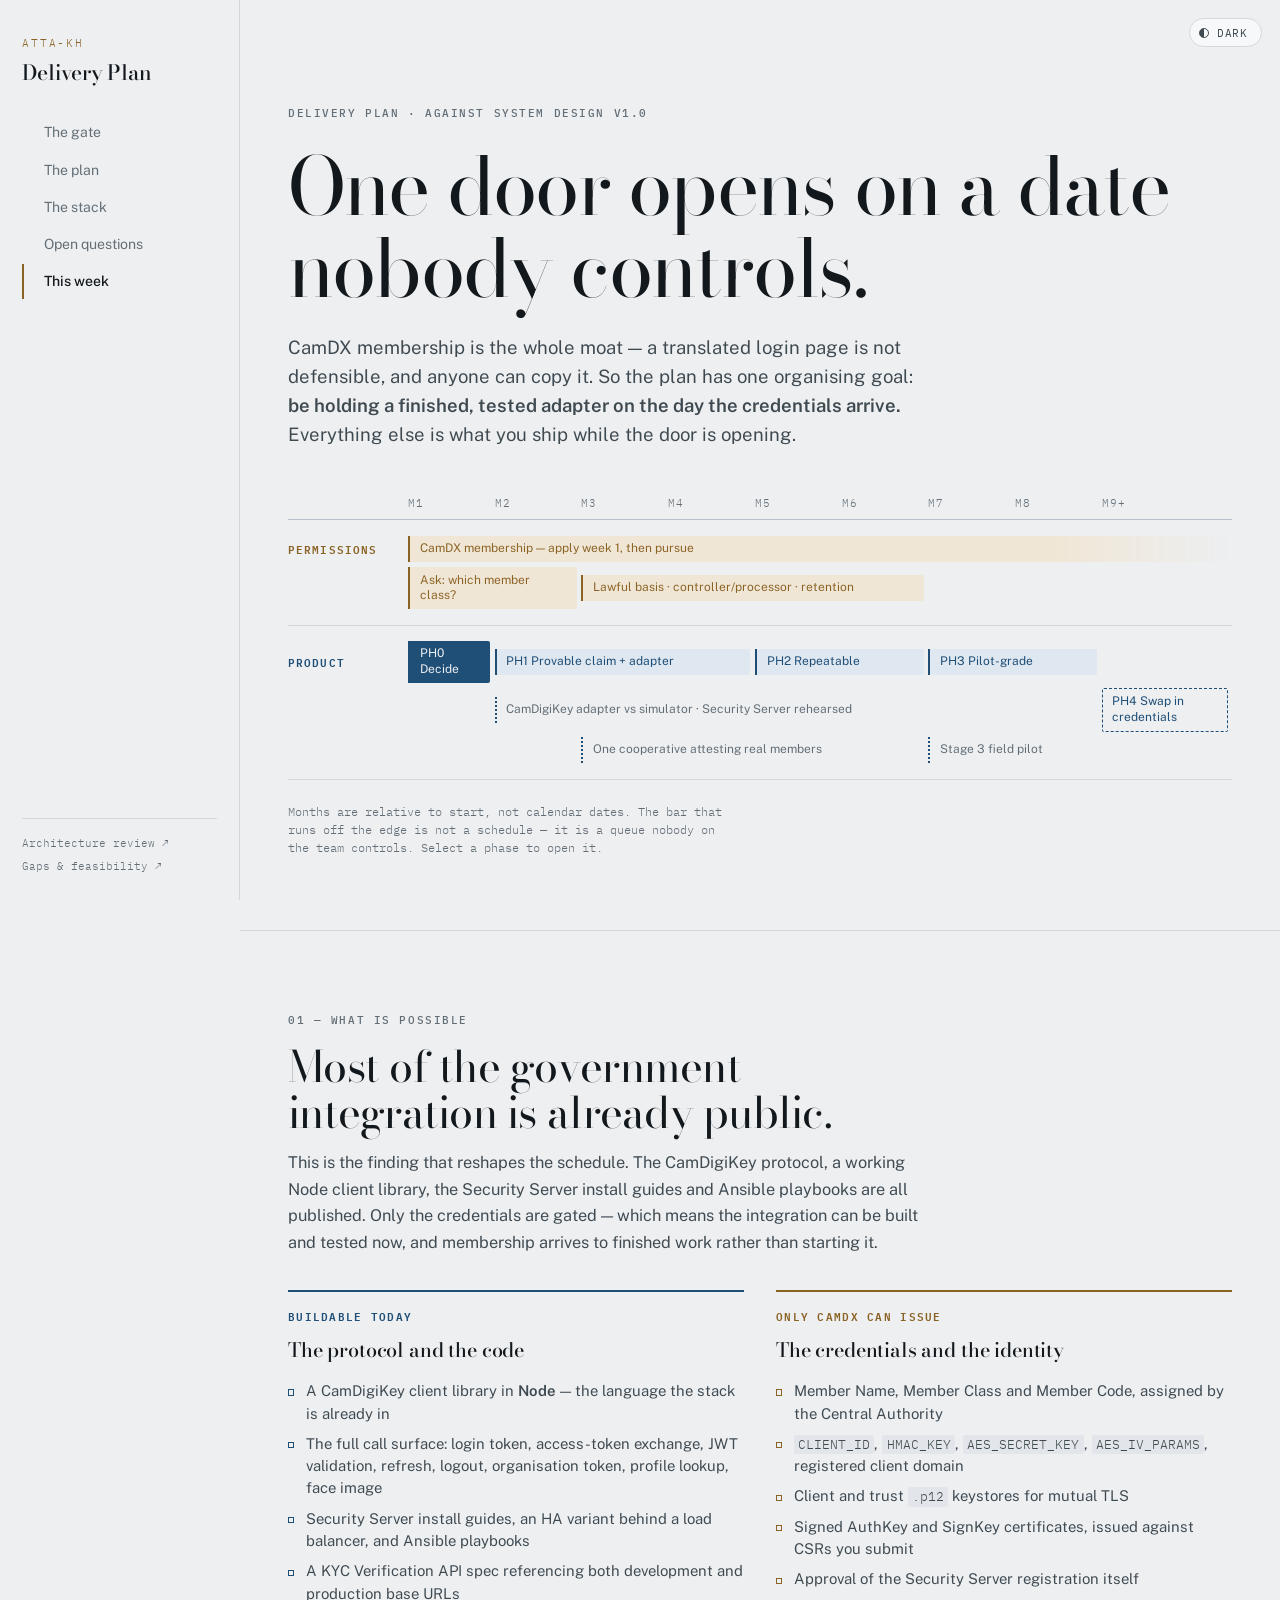
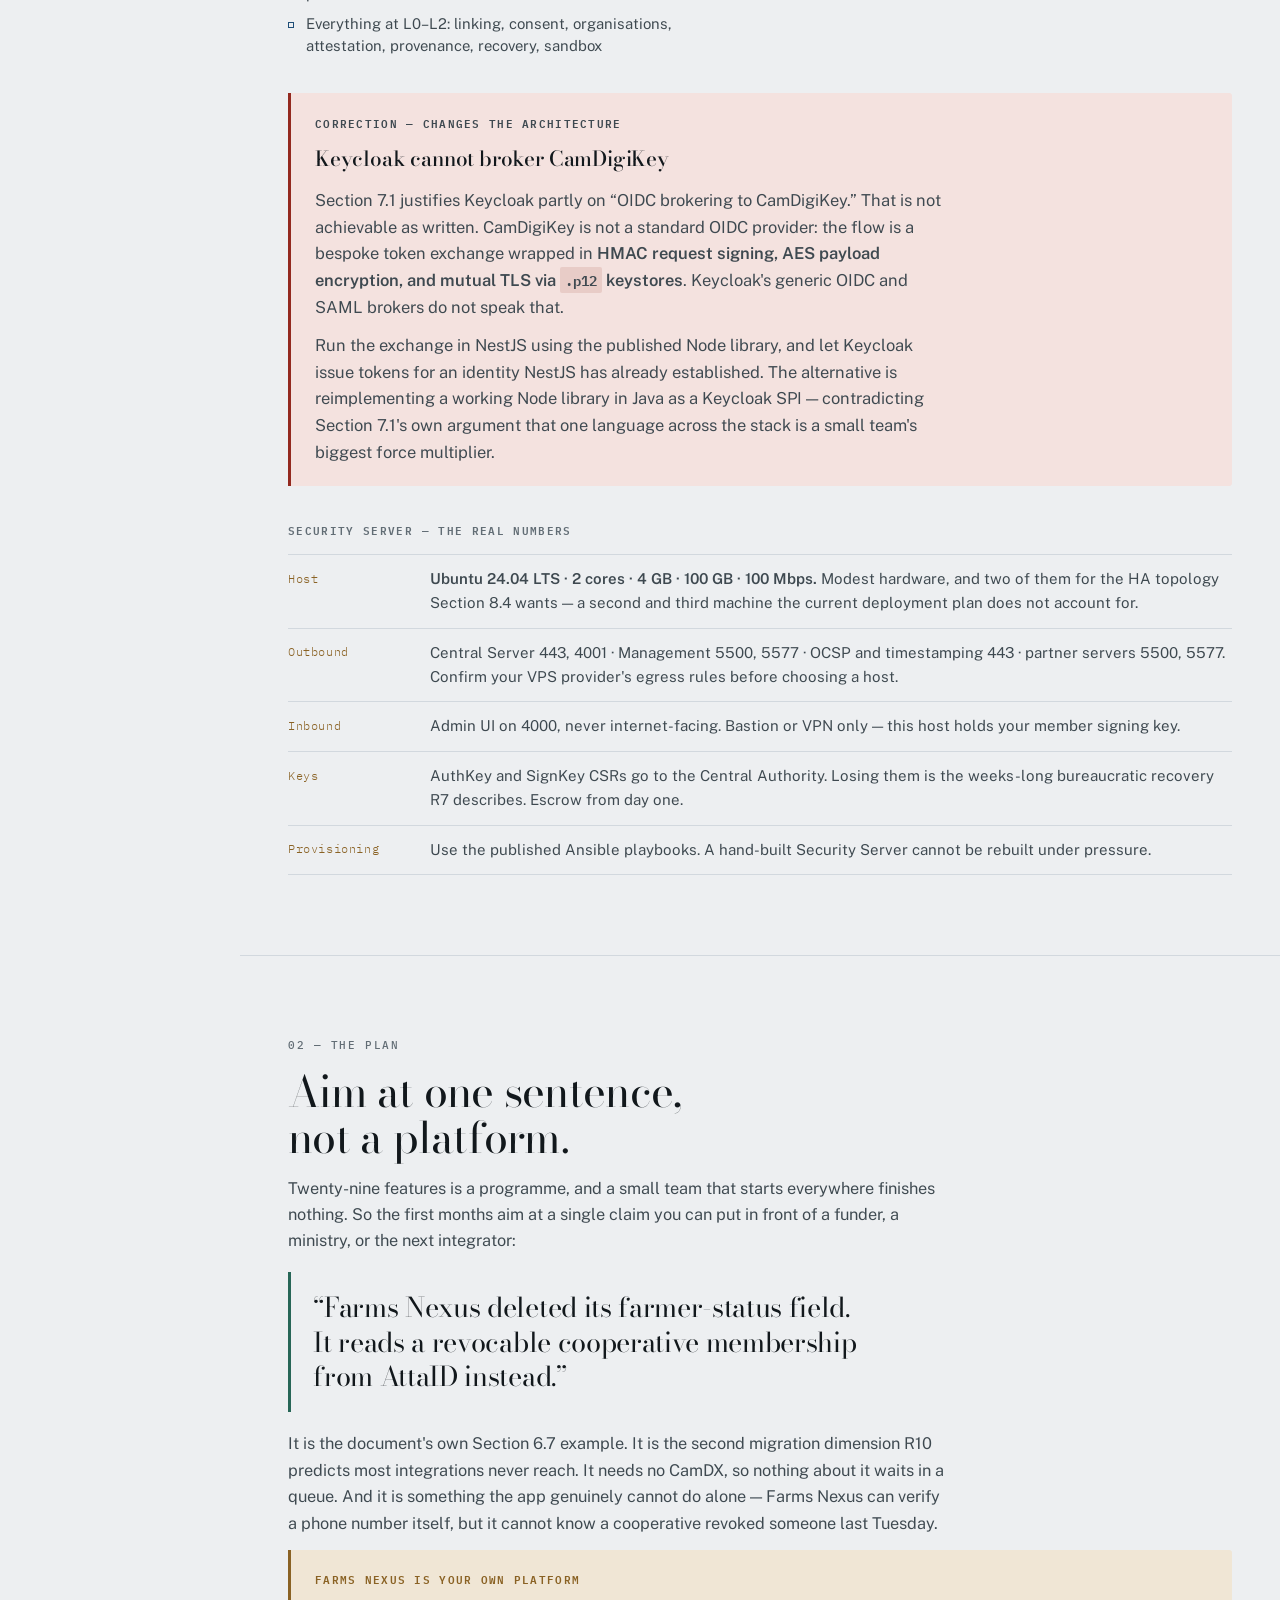
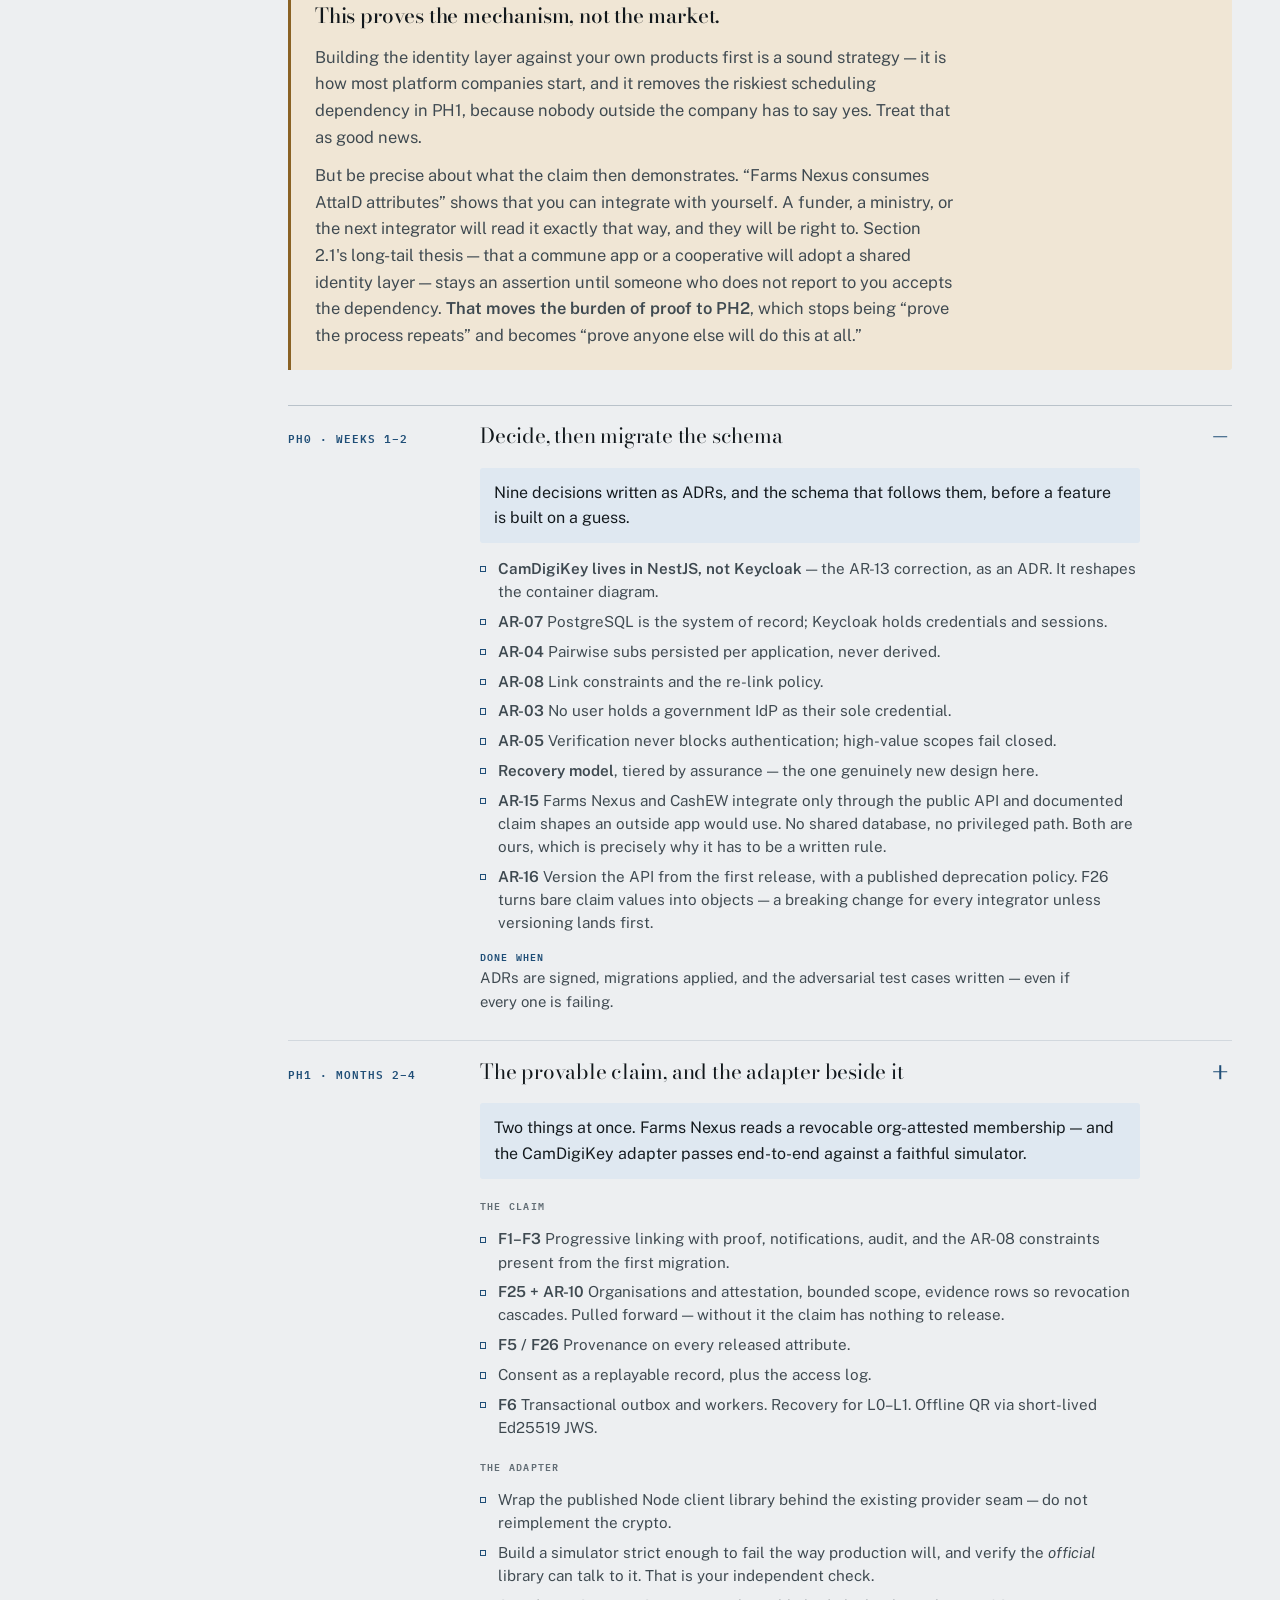
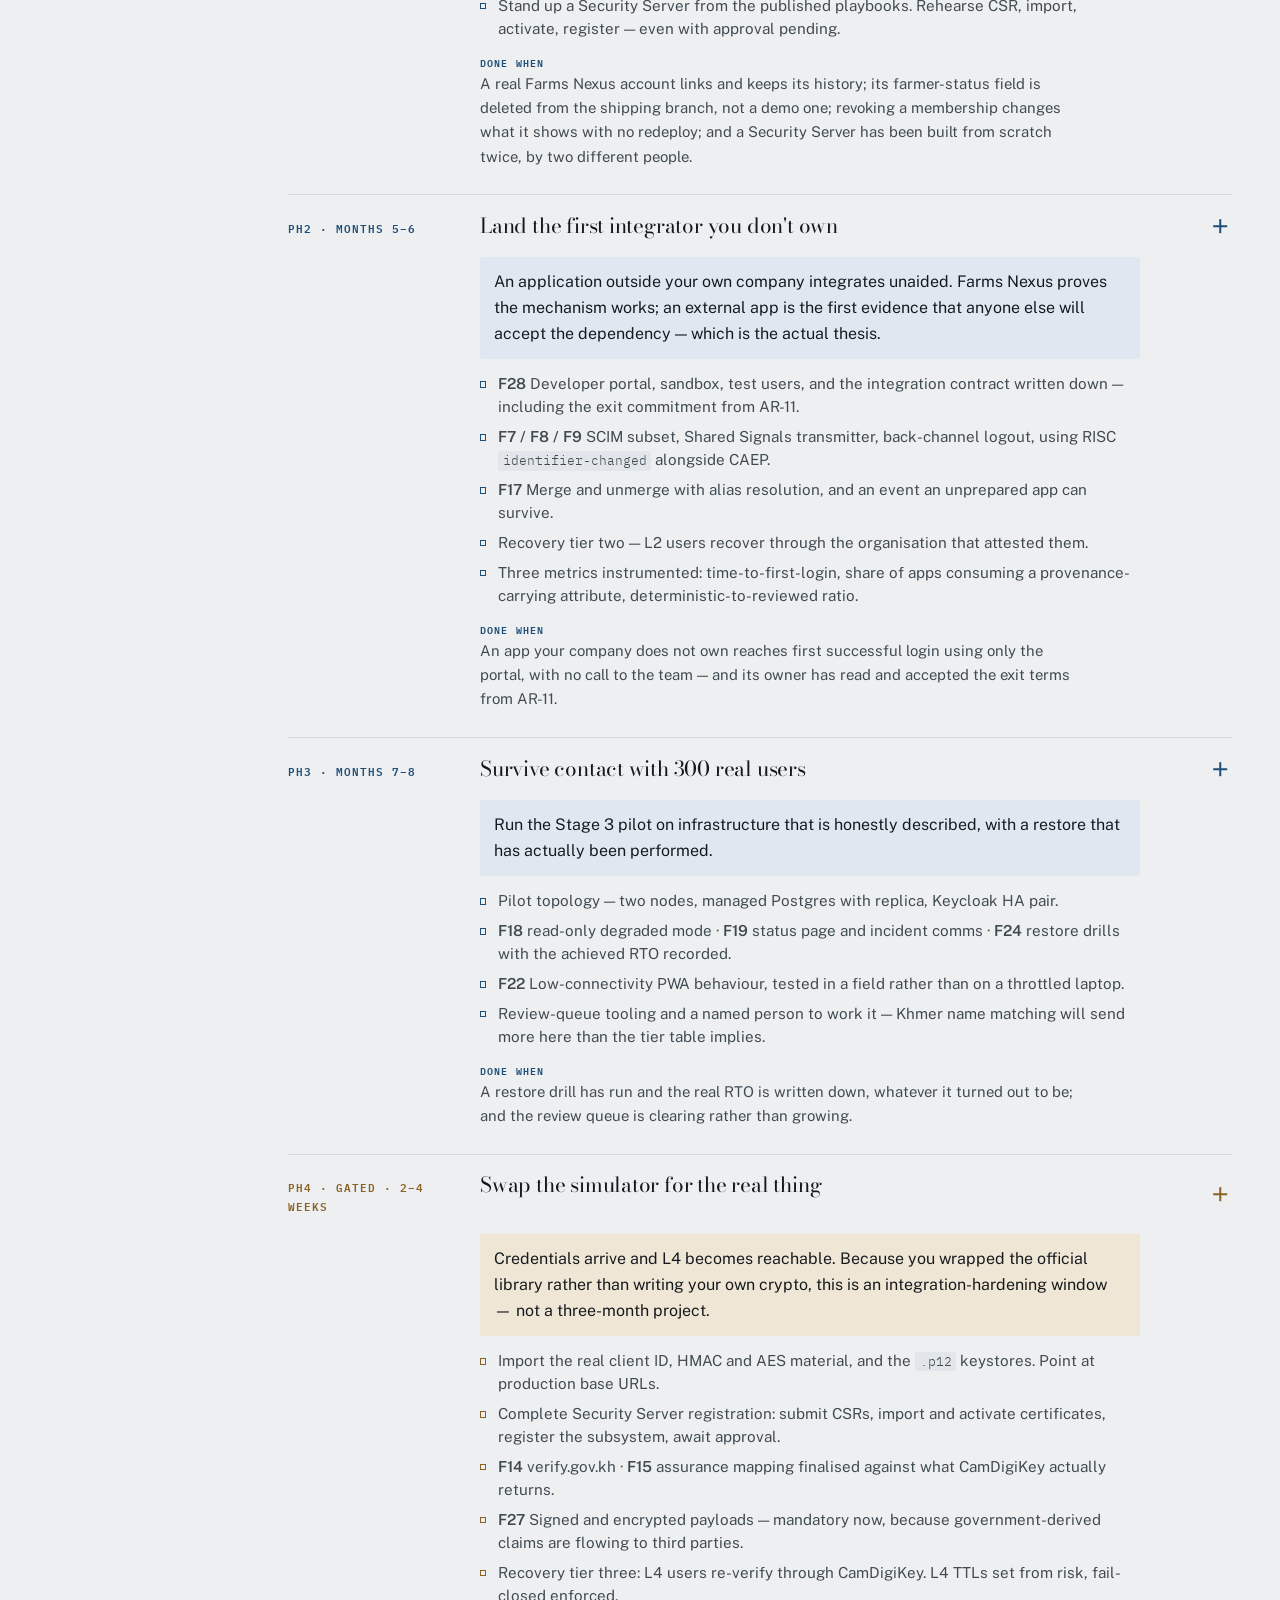
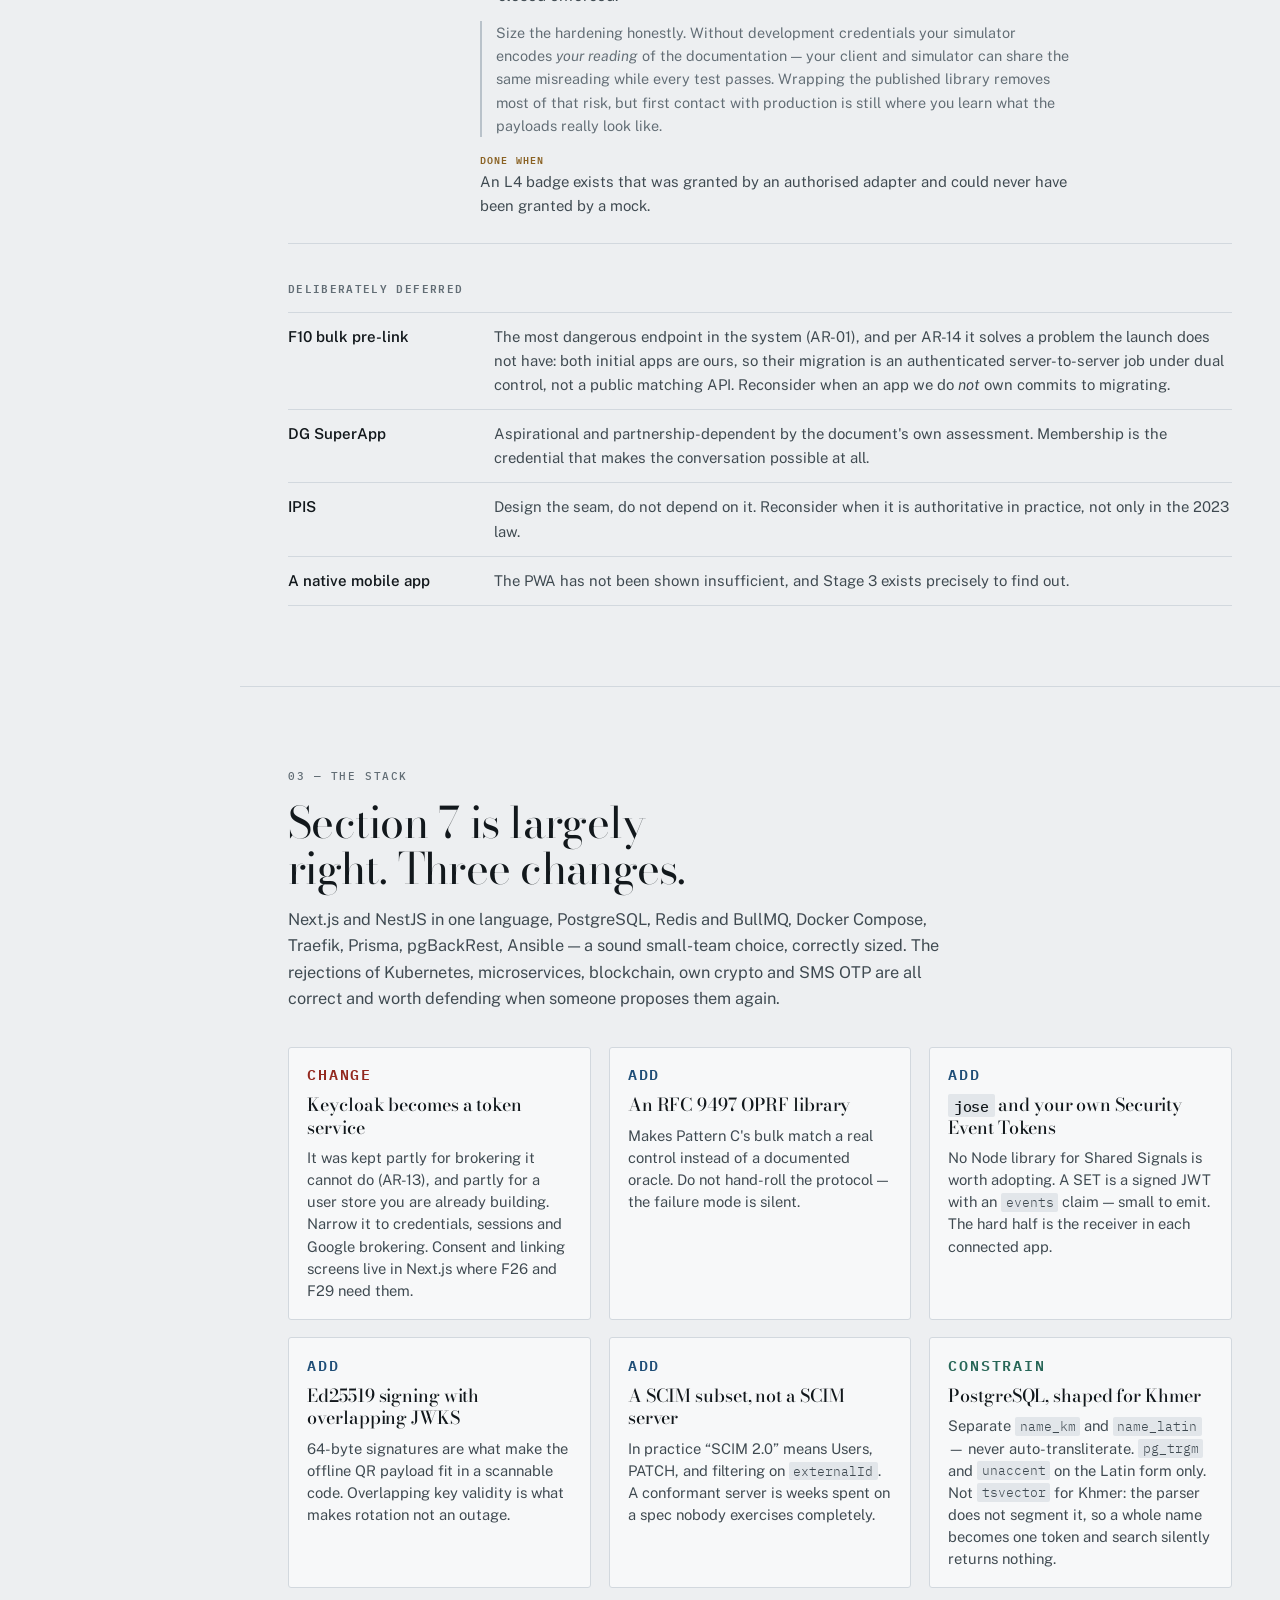
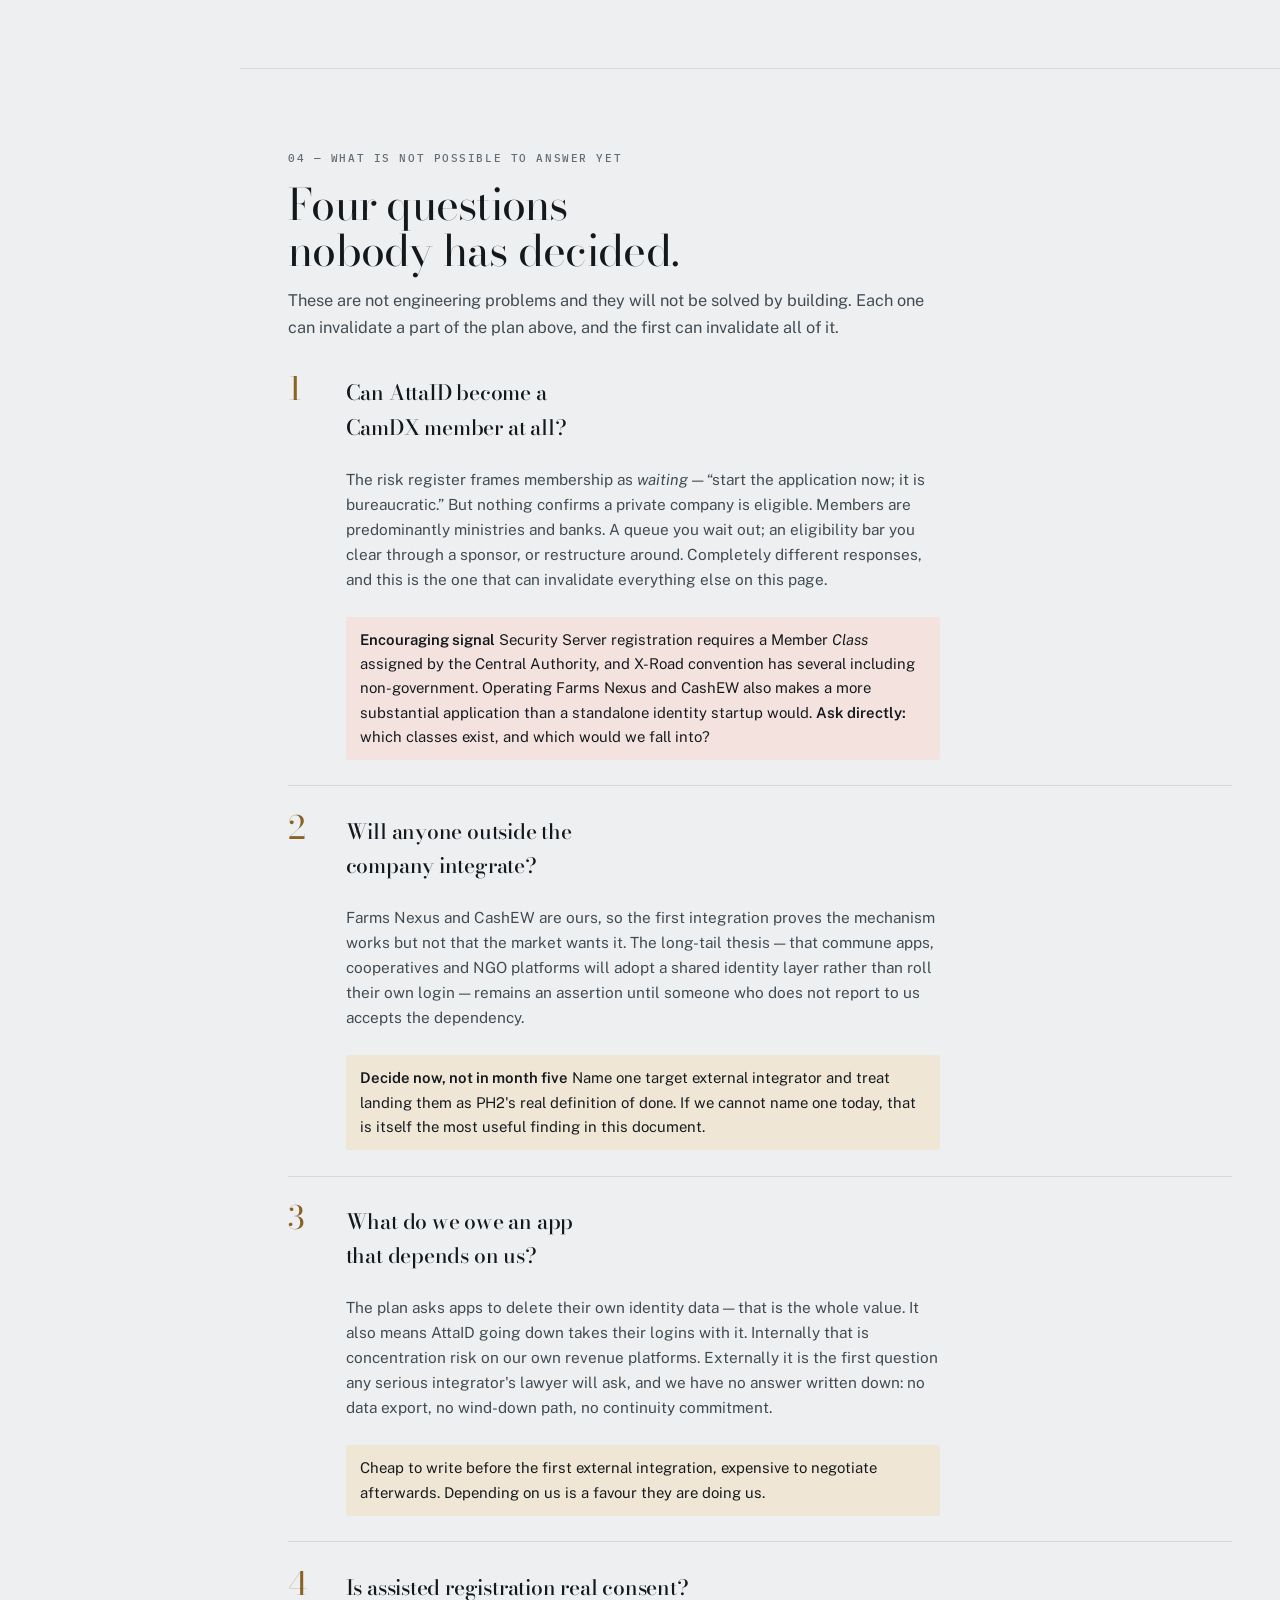
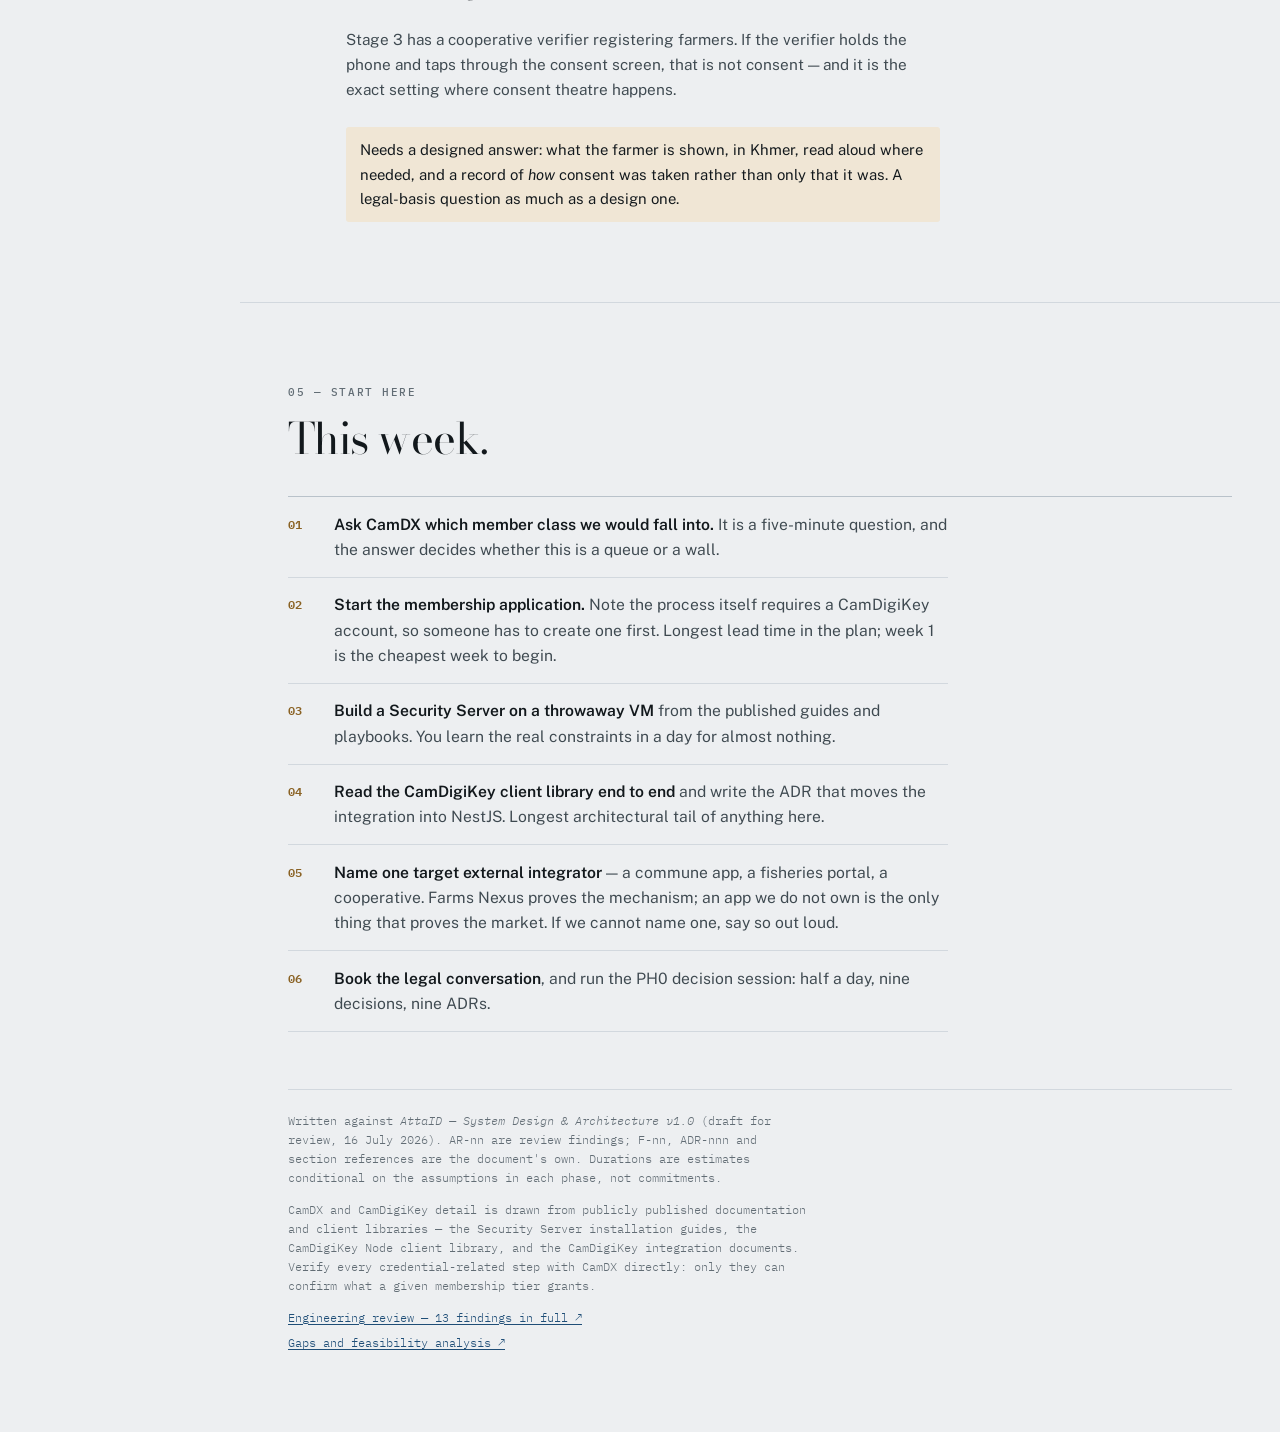
==== plan.html @ 2f767cad "Add files via upload" ====
<!DOCTYPE html>
<html lang="en" data-theme="light">
<head>
<meta charset="utf-8">
<meta name="viewport" content="width=device-width, initial-scale=1">
<title>AttaID Delivery Plan — Detail</title>
<meta name="description" content="What is possible, what is not, and what to build in what order — the AttaID delivery plan.">
<link rel="preconnect" href="https://fonts.googleapis.com">
<link rel="preconnect" href="https://fonts.gstatic.com" crossorigin>
<link rel="stylesheet" href="https://fonts.googleapis.com/css2?family=Bodoni+Moda:opsz,wght@6..96,400;6..96,500;6..96,600&family=IBM+Plex+Mono:wght@400;500;600&family=Public+Sans:wght@300;400;500;600;700&display=swap">
<link rel="stylesheet" href="styles.css">
</head>
<body>

<a class="skip" href="#main">Skip to content</a>

<button class="theme" id="theme" type="button" aria-label="Switch to dark theme">
  <span class="theme__dot" aria-hidden="true"></span>
  <span class="theme__label">Dark</span>
</button>

<nav class="rail" aria-label="Sections">
  <div class="rail__mark">
    <span class="rail__id">ATTA-KH</span>
    <span class="rail__name">Delivery Plan</span>
  </div>
  <ol class="rail__list">
    <li><a href="#gate" data-spy>The gate</a></li>
    <li><a href="#plan" data-spy>The plan</a></li>
    <li><a href="#stack" data-spy>The stack</a></li>
    <li><a href="#open" data-spy>Open questions</a></li>
    <li><a href="#week" data-spy>This week</a></li>
  </ol>
  <div class="rail__foot">
    <a href="https://claude.ai/code/artifact/9f3df481-ed65-4631-9a26-ef846d6c0f9b">Architecture review ↗</a>
    <a href="https://claude.ai/code/artifact/085770ce-6cc9-434b-82e9-47cde268b70b">Gaps &amp; feasibility ↗</a>
  </div>
</nav>

<main id="main">

  <!-- ================= HERO ================= -->
  <header class="hero">
    <p class="eyebrow">Delivery plan · against System Design v1.0</p>
    <h1 class="hero__title">One door opens on a date<br>nobody controls.</h1>
    <p class="hero__lede">
      CamDX membership is the whole moat — a translated login page is not defensible, and anyone
      can copy it. So the plan has one organising goal: <strong>be holding a finished, tested
      adapter on the day the credentials arrive.</strong> Everything else is what you ship while
      the door is opening.
    </p>

    <figure class="chart" aria-labelledby="chart-cap">
      <div class="chart__scroll">
        <div class="chart__grid" role="img" aria-label="Timeline of two parallel tracks over eight months: permissions and product. The CamDX membership bar has no end date.">

          <div class="chart__months" aria-hidden="true">
            <span></span>
            <span>M1</span><span>M2</span><span>M3</span><span>M4</span>
            <span>M5</span><span>M6</span><span>M7</span><span>M8</span><span>M9+</span>
          </div>

          <section class="track" data-track="permissions">
            <div class="track__row">
              <span class="track__name">Permissions</span>
              <span class="bar bar--endless" style="--from:2; --to:11;">CamDX membership — apply week 1, then pursue</span>
            </div>
            <div class="track__row">
              <span></span>
              <span class="bar" style="--from:2; --to:4;">Ask: which member class?</span>
              <span class="bar" style="--from:4; --to:8;">Lawful basis · controller/processor · retention</span>
            </div>
          </section>

          <section class="track" data-track="product">
            <div class="track__row">
              <span class="track__name">Product</span>
              <button class="bar bar--link" style="--from:2; --to:3;" data-phase="ph0">PH0 Decide</button>
              <button class="bar bar--link" style="--from:3; --to:6;" data-phase="ph1">PH1 Provable claim + adapter</button>
              <button class="bar bar--link" style="--from:6; --to:8;" data-phase="ph2">PH2 Repeatable</button>
              <button class="bar bar--link" style="--from:8; --to:10;" data-phase="ph3">PH3 Pilot-grade</button>
            </div>
            <div class="track__row">
              <span></span>
              <span class="bar bar--ghost" style="--from:3; --to:8;">CamDigiKey adapter vs simulator · Security Server rehearsed</span>
              <button class="bar bar--link bar--gated" style="--from:10; --to:11;" data-phase="ph4">PH4 Swap in credentials</button>
            </div>
            <div class="track__row">
              <span></span>
              <span class="bar bar--ghost" style="--from:4; --to:7;">One cooperative attesting real members</span>
              <span class="bar bar--ghost" style="--from:8; --to:10;">Stage 3 field pilot</span>
            </div>
          </section>

        </div>
      </div>
      <figcaption id="chart-cap">
        Months are relative to start, not calendar dates. The bar that runs off the edge is not a
        schedule — it is a queue nobody on the team controls. Select a phase to open it.
      </figcaption>
    </figure>
  </header>

  <!-- ================= THE GATE ================= -->
  <section id="gate" class="band">
    <div class="band__head">
      <p class="eyebrow">01 — What is possible</p>
      <h2>Most of the government integration is already public.</h2>
      <p class="lede">
        This is the finding that reshapes the schedule. The CamDigiKey protocol, a working Node
        client library, the Security Server install guides and Ansible playbooks are all published.
        Only the credentials are gated — which means the integration can be built and tested now,
        and membership arrives to finished work rather than starting it.
      </p>
    </div>

    <div class="split">
      <article class="lane" data-track="product">
        <p class="lane__tag">Buildable today</p>
        <h3>The protocol and the code</h3>
        <ul>
          <li>A CamDigiKey client library in <b>Node</b> — the language the stack is already in</li>
          <li>The full call surface: login token, access-token exchange, JWT validation, refresh, logout, organisation token, profile lookup, face image</li>
          <li>Security Server install guides, an HA variant behind a load balancer, and Ansible playbooks</li>
          <li>A KYC Verification API spec referencing both development and production base URLs</li>
          <li>Everything at L0–L2: linking, consent, organisations, attestation, provenance, recovery, sandbox</li>
        </ul>
      </article>
      <article class="lane" data-track="permissions">
        <p class="lane__tag">Only CamDX can issue</p>
        <h3>The credentials and the identity</h3>
        <ul>
          <li>Member Name, Member Class and Member Code, assigned by the Central Authority</li>
          <li><code>CLIENT_ID</code>, <code>HMAC_KEY</code>, <code>AES_SECRET_KEY</code>, <code>AES_IV_PARAMS</code>, registered client domain</li>
          <li>Client and trust <code>.p12</code> keystores for mutual TLS</li>
          <li>Signed AuthKey and SignKey certificates, issued against CSRs you submit</li>
          <li>Approval of the Security Server registration itself</li>
        </ul>
      </article>
    </div>

    <aside class="alarm">
      <p class="alarm__tag">Correction — changes the architecture</p>
      <h3>Keycloak cannot broker CamDigiKey</h3>
      <p>
        Section 7.1 justifies Keycloak partly on “OIDC brokering to CamDigiKey.” That is not
        achievable as written. CamDigiKey is not a standard OIDC provider: the flow is a bespoke
        token exchange wrapped in <b>HMAC request signing, AES payload encryption, and mutual TLS
        via <code>.p12</code> keystores</b>. Keycloak's generic OIDC and SAML brokers do not speak that.
      </p>
      <p>
        Run the exchange in NestJS using the published Node library, and let Keycloak issue tokens
        for an identity NestJS has already established. The alternative is reimplementing a working
        Node library in Java as a Keycloak SPI — contradicting Section 7.1's own argument that one
        language across the stack is a small team's biggest force multiplier.
      </p>
    </aside>

    <div class="spec">
      <h3 class="spec__title">Security Server — the real numbers</h3>
      <dl class="spec__list">
        <div><dt>Host</dt><dd><b>Ubuntu 24.04 LTS · 2 cores · 4 GB · 100 GB · 100 Mbps.</b> Modest hardware, and two of them for the HA topology Section 8.4 wants — a second and third machine the current deployment plan does not account for.</dd></div>
        <div><dt>Outbound</dt><dd>Central Server 443, 4001 · Management 5500, 5577 · OCSP and timestamping 443 · partner servers 5500, 5577. Confirm your VPS provider's egress rules before choosing a host.</dd></div>
        <div><dt>Inbound</dt><dd>Admin UI on 4000, never internet-facing. Bastion or VPN only — this host holds your member signing key.</dd></div>
        <div><dt>Keys</dt><dd>AuthKey and SignKey CSRs go to the Central Authority. Losing them is the weeks-long bureaucratic recovery R7 describes. Escrow from day one.</dd></div>
        <div><dt>Provisioning</dt><dd>Use the published Ansible playbooks. A hand-built Security Server cannot be rebuilt under pressure.</dd></div>
      </dl>
    </div>
  </section>

  <!-- ================= PLAN ================= -->
  <section id="plan" class="band">
    <div class="band__head">
      <p class="eyebrow">02 — The plan</p>
      <h2>Aim at one sentence, not a platform.</h2>
      <p class="lede">
        Twenty-nine features is a programme, and a small team that starts everywhere finishes
        nothing. So the first months aim at a single claim you can put in front of a funder,
        a ministry, or the next integrator:
      </p>
      <blockquote class="pull">
        “Farms Nexus deleted its farmer-status field. It reads a revocable cooperative
        membership from AttaID instead.”
      </blockquote>
      <p class="lede">
        It is the document's own Section 6.7 example. It is the second migration dimension R10
        predicts most integrations never reach. It needs no CamDX, so nothing about it waits in a
        queue. And it is something the app genuinely cannot do alone — Farms Nexus can verify a
        phone number itself, but it cannot know a cooperative revoked someone last Tuesday.
      </p>

      <aside class="alarm alarm--note">
        <p class="alarm__tag">Farms Nexus is your own platform</p>
        <h3>This proves the mechanism, not the market.</h3>
        <p>
          Building the identity layer against your own products first is a sound strategy — it is
          how most platform companies start, and it removes the riskiest scheduling dependency in
          PH1, because nobody outside the company has to say yes. Treat that as good news.
        </p>
        <p>
          But be precise about what the claim then demonstrates. “Farms Nexus consumes AttaID
          attributes” shows that you can integrate with yourself. A funder, a ministry, or the next
          integrator will read it exactly that way, and they will be right to. Section 2.1's
          long-tail thesis — that a commune app or a cooperative will adopt a shared identity
          layer — stays an assertion until someone who does not report to you accepts the
          dependency. <b>That moves the burden of proof to PH2</b>, which stops being “prove the
          process repeats” and becomes “prove anyone else will do this at all.”
        </p>
      </aside>
    </div>

    <div class="phases" id="phases">

      <article class="phase" id="ph0" data-track="product">
        <button class="phase__head" type="button" aria-expanded="false" aria-controls="ph0-body">
          <span class="phase__when">PH0 · weeks 1–2</span>
          <span class="phase__title">Decide, then migrate the schema</span>
          <span class="phase__mark" aria-hidden="true"></span>
        </button>
        <div class="phase__body" id="ph0-body" hidden>
          <p class="phase__target">Nine decisions written as ADRs, and the schema that follows them, before a feature is built on a guess.</p>
          <ul class="do">
            <li><b>CamDigiKey lives in NestJS, not Keycloak</b> — the AR-13 correction, as an ADR. It reshapes the container diagram.</li>
            <li><b>AR-07</b> PostgreSQL is the system of record; Keycloak holds credentials and sessions.</li>
            <li><b>AR-04</b> Pairwise subs persisted per application, never derived.</li>
            <li><b>AR-08</b> Link constraints and the re-link policy.</li>
            <li><b>AR-03</b> No user holds a government IdP as their sole credential.</li>
            <li><b>AR-05</b> Verification never blocks authentication; high-value scopes fail closed.</li>
            <li><b>Recovery model</b>, tiered by assurance — the one genuinely new design here.</li>
            <li><b>AR-15</b> Farms Nexus and CashEW integrate only through the public API and documented claim shapes an outside app would use. No shared database, no privileged path. Both are ours, which is precisely why it has to be a written rule.</li>
            <li><b>AR-16</b> Version the API from the first release, with a published deprecation policy. F26 turns bare claim values into objects — a breaking change for every integrator unless versioning lands first.</li>
          </ul>
          <p class="phase__done"><b>Done when</b> ADRs are signed, migrations applied, and the adversarial test cases written — even if every one is failing.</p>
        </div>
      </article>

      <article class="phase" id="ph1" data-track="product">
        <button class="phase__head" type="button" aria-expanded="false" aria-controls="ph1-body">
          <span class="phase__when">PH1 · months 2–4</span>
          <span class="phase__title">The provable claim, and the adapter beside it</span>
          <span class="phase__mark" aria-hidden="true"></span>
        </button>
        <div class="phase__body" id="ph1-body" hidden>
          <p class="phase__target">Two things at once. Farms Nexus reads a revocable org-attested membership — and the CamDigiKey adapter passes end-to-end against a faithful simulator.</p>
          <p class="phase__sub">The claim</p>
          <ul class="do">
            <li><b>F1–F3</b> Progressive linking with proof, notifications, audit, and the AR-08 constraints present from the first migration.</li>
            <li><b>F25 + AR-10</b> Organisations and attestation, bounded scope, evidence rows so revocation cascades. Pulled forward — without it the claim has nothing to release.</li>
            <li><b>F5 / F26</b> Provenance on every released attribute.</li>
            <li>Consent as a replayable record, plus the access log.</li>
            <li><b>F6</b> Transactional outbox and workers. Recovery for L0–L1. Offline QR via short-lived Ed25519 JWS.</li>
          </ul>
          <p class="phase__sub">The adapter</p>
          <ul class="do">
            <li>Wrap the published Node client library behind the existing provider seam — do not reimplement the crypto.</li>
            <li>Build a simulator strict enough to fail the way production will, and verify the <i>official</i> library can talk to it. That is your independent check.</li>
            <li>Stand up a Security Server from the published playbooks. Rehearse CSR, import, activate, register — even with approval pending.</li>
          </ul>
          <p class="phase__done"><b>Done when</b> A real Farms Nexus account links and keeps its history; its farmer-status field is deleted from the shipping branch, not a demo one; revoking a membership changes what it shows with no redeploy; and a Security Server has been built from scratch twice, by two different people.</p>
        </div>
      </article>

      <article class="phase" id="ph2" data-track="product">
        <button class="phase__head" type="button" aria-expanded="false" aria-controls="ph2-body">
          <span class="phase__when">PH2 · months 5–6</span>
          <span class="phase__title">Land the first integrator you don't own</span>
          <span class="phase__mark" aria-hidden="true"></span>
        </button>
        <div class="phase__body" id="ph2-body" hidden>
          <p class="phase__target">An application outside your own company integrates unaided. Farms Nexus proves the mechanism works; an external app is the first evidence that anyone else will accept the dependency — which is the actual thesis.</p>
          <ul class="do">
            <li><b>F28</b> Developer portal, sandbox, test users, and the integration contract written down — including the exit commitment from AR-11.</li>
            <li><b>F7 / F8 / F9</b> SCIM subset, Shared Signals transmitter, back-channel logout, using RISC <code>identifier-changed</code> alongside CAEP.</li>
            <li><b>F17</b> Merge and unmerge with alias resolution, and an event an unprepared app can survive.</li>
            <li>Recovery tier two — L2 users recover through the organisation that attested them.</li>
            <li>Three metrics instrumented: time-to-first-login, share of apps consuming a provenance-carrying attribute, deterministic-to-reviewed ratio.</li>
          </ul>
          <p class="phase__done"><b>Done when</b> An app your company does not own reaches first successful login using only the portal, with no call to the team — and its owner has read and accepted the exit terms from AR-11.</p>
        </div>
      </article>

      <article class="phase" id="ph3" data-track="product">
        <button class="phase__head" type="button" aria-expanded="false" aria-controls="ph3-body">
          <span class="phase__when">PH3 · months 7–8</span>
          <span class="phase__title">Survive contact with 300 real users</span>
          <span class="phase__mark" aria-hidden="true"></span>
        </button>
        <div class="phase__body" id="ph3-body" hidden>
          <p class="phase__target">Run the Stage 3 pilot on infrastructure that is honestly described, with a restore that has actually been performed.</p>
          <ul class="do">
            <li>Pilot topology — two nodes, managed Postgres with replica, Keycloak HA pair.</li>
            <li><b>F18</b> read-only degraded mode · <b>F19</b> status page and incident comms · <b>F24</b> restore drills with the achieved RTO recorded.</li>
            <li><b>F22</b> Low-connectivity PWA behaviour, tested in a field rather than on a throttled laptop.</li>
            <li>Review-queue tooling and a named person to work it — Khmer name matching will send more here than the tier table implies.</li>
          </ul>
          <p class="phase__done"><b>Done when</b> A restore drill has run and the real RTO is written down, whatever it turned out to be; and the review queue is clearing rather than growing.</p>
        </div>
      </article>

      <article class="phase" id="ph4" data-track="permissions">
        <button class="phase__head" type="button" aria-expanded="false" aria-controls="ph4-body">
          <span class="phase__when">PH4 · gated · 2–4 weeks</span>
          <span class="phase__title">Swap the simulator for the real thing</span>
          <span class="phase__mark" aria-hidden="true"></span>
        </button>
        <div class="phase__body" id="ph4-body" hidden>
          <p class="phase__target">Credentials arrive and L4 becomes reachable. Because you wrapped the official library rather than writing your own crypto, this is an integration-hardening window — not a three-month project.</p>
          <ul class="do">
            <li>Import the real client ID, HMAC and AES material, and the <code>.p12</code> keystores. Point at production base URLs.</li>
            <li>Complete Security Server registration: submit CSRs, import and activate certificates, register the subsystem, await approval.</li>
            <li><b>F14</b> verify.gov.kh · <b>F15</b> assurance mapping finalised against what CamDigiKey actually returns.</li>
            <li><b>F27</b> Signed and encrypted payloads — mandatory now, because government-derived claims are flowing to third parties.</li>
            <li>Recovery tier three: L4 users re-verify through CamDigiKey. L4 TTLs set from risk, fail-closed enforced.</li>
          </ul>
          <p class="phase__note">Size the hardening honestly. Without development credentials your simulator encodes <i>your reading</i> of the documentation — your client and simulator can share the same misreading while every test passes. Wrapping the published library removes most of that risk, but first contact with production is still where you learn what the payloads really look like.</p>
          <p class="phase__done"><b>Done when</b> An L4 badge exists that was granted by an authorised adapter and could never have been granted by a mock.</p>
        </div>
      </article>

    </div>

    <div class="defer">
      <h3>Deliberately deferred</h3>
      <dl>
        <div><dt>F10 bulk pre-link</dt><dd>The most dangerous endpoint in the system (AR-01), and per AR-14 it solves a problem the launch does not have: both initial apps are ours, so their migration is an authenticated server-to-server job under dual control, not a public matching API. Reconsider when an app we do <em>not</em> own commits to migrating.</dd></div>
        <div><dt>DG SuperApp</dt><dd>Aspirational and partnership-dependent by the document's own assessment. Membership is the credential that makes the conversation possible at all.</dd></div>
        <div><dt>IPIS</dt><dd>Design the seam, do not depend on it. Reconsider when it is authoritative in practice, not only in the 2023 law.</dd></div>
        <div><dt>A native mobile app</dt><dd>The PWA has not been shown insufficient, and Stage 3 exists precisely to find out.</dd></div>
      </dl>
    </div>
  </section>

  <!-- ================= STACK ================= -->
  <section id="stack" class="band">
    <div class="band__head">
      <p class="eyebrow">03 — The stack</p>
      <h2>Section 7 is largely right. Three changes.</h2>
      <p class="lede">
        Next.js and NestJS in one language, PostgreSQL, Redis and BullMQ, Docker Compose, Traefik,
        Prisma, pgBackRest, Ansible — a sound small-team choice, correctly sized. The rejections of
        Kubernetes, microservices, blockchain, own crypto and SMS OTP are all correct and worth
        defending when someone proposes them again.
      </p>
    </div>

    <div class="stack">
      <article class="stack__card">
        <p class="stack__tag" data-kind="change">Change</p>
        <h3>Keycloak becomes a token service</h3>
        <p>It was kept partly for brokering it cannot do (AR-13), and partly for a user store you are already building. Narrow it to credentials, sessions and Google brokering. Consent and linking screens live in Next.js where F26 and F29 need them.</p>
      </article>
      <article class="stack__card">
        <p class="stack__tag" data-kind="add">Add</p>
        <h3>An RFC 9497 OPRF library</h3>
        <p>Makes Pattern C's bulk match a real control instead of a documented oracle. Do not hand-roll the protocol — the failure mode is silent.</p>
      </article>
      <article class="stack__card">
        <p class="stack__tag" data-kind="add">Add</p>
        <h3><code>jose</code> and your own Security Event Tokens</h3>
        <p>No Node library for Shared Signals is worth adopting. A SET is a signed JWT with an <code>events</code> claim — small to emit. The hard half is the receiver in each connected app.</p>
      </article>
      <article class="stack__card">
        <p class="stack__tag" data-kind="add">Add</p>
        <h3>Ed25519 signing with overlapping JWKS</h3>
        <p>64-byte signatures are what make the offline QR payload fit in a scannable code. Overlapping key validity is what makes rotation not an outage.</p>
      </article>
      <article class="stack__card">
        <p class="stack__tag" data-kind="add">Add</p>
        <h3>A SCIM subset, not a SCIM server</h3>
        <p>In practice “SCIM 2.0” means Users, PATCH, and filtering on <code>externalId</code>. A conformant server is weeks spent on a spec nobody exercises completely.</p>
      </article>
      <article class="stack__card">
        <p class="stack__tag" data-kind="keep">Constrain</p>
        <h3>PostgreSQL, shaped for Khmer</h3>
        <p>Separate <code>name_km</code> and <code>name_latin</code> — never auto-transliterate. <code>pg_trgm</code> and <code>unaccent</code> on the Latin form only. Not <code>tsvector</code> for Khmer: the parser does not segment it, so a whole name becomes one token and search silently returns nothing.</p>
      </article>
    </div>
  </section>

  <!-- ================= OPEN ================= -->
  <section id="open" class="band">
    <div class="band__head">
      <p class="eyebrow">04 — What is not possible to answer yet</p>
      <h2>Four questions nobody has decided.</h2>
      <p class="lede">
        These are not engineering problems and they will not be solved by building. Each one can
        invalidate a part of the plan above, and the first can invalidate all of it.
      </p>
    </div>

    <ol class="opens">
      <li class="open" data-weight="1">
        <h3>Can AttaID become a CamDX member at all?</h3>
        <p>
          The risk register frames membership as <i>waiting</i> — “start the application now; it is
          bureaucratic.” But nothing confirms a private company is eligible. Members are
          predominantly ministries and banks. A queue you wait out; an eligibility bar you clear
          through a sponsor, or restructure around. Completely different responses, and this is the
          one that can invalidate everything else on this page.
        </p>
        <p class="open__act">
          <b>Encouraging signal</b> Security Server registration requires a Member <i>Class</i>
          assigned by the Central Authority, and X-Road convention has several including
          non-government. Operating Farms Nexus and CashEW also makes a more substantial
          application than a standalone identity startup would. <b>Ask directly:</b> which classes
          exist, and which would we fall into?
        </p>
      </li>
      <li class="open" data-weight="2">
        <h3>Will anyone outside the company integrate?</h3>
        <p>
          Farms Nexus and CashEW are ours, so the first integration proves the mechanism works but
          not that the market wants it. The long-tail thesis — that commune apps, cooperatives and
          NGO platforms will adopt a shared identity layer rather than roll their own login —
          remains an assertion until someone who does not report to us accepts the dependency.
        </p>
        <p class="open__act">
          <b>Decide now, not in month five</b> Name one target external integrator and treat
          landing them as PH2's real definition of done. If we cannot name one today, that is
          itself the most useful finding in this document.
        </p>
      </li>
      <li class="open" data-weight="3">
        <h3>What do we owe an app that depends on us?</h3>
        <p>
          The plan asks apps to delete their own identity data — that is the whole value. It also
          means AttaID going down takes their logins with it. Internally that is concentration risk
          on our own revenue platforms. Externally it is the first question any serious integrator's
          lawyer will ask, and we have no answer written down: no data export, no wind-down path, no
          continuity commitment.
        </p>
        <p class="open__act">
          Cheap to write before the first external integration, expensive to negotiate afterwards.
          Depending on us is a favour they are doing us.
        </p>
      </li>
      <li class="open" data-weight="4">
        <h3>Is assisted registration real consent?</h3>
        <p>
          Stage 3 has a cooperative verifier registering farmers. If the verifier holds the phone
          and taps through the consent screen, that is not consent — and it is the exact setting
          where consent theatre happens.
        </p>
        <p class="open__act">
          Needs a designed answer: what the farmer is shown, in Khmer, read aloud where needed, and
          a record of <i>how</i> consent was taken rather than only that it was. A legal-basis
          question as much as a design one.
        </p>
      </li>
    </ol>
  </section>

  <!-- ================= WEEK ================= -->
  <section id="week" class="band band--last">
    <div class="band__head">
      <p class="eyebrow">05 — Start here</p>
      <h2>This week.</h2>
    </div>
    <ol class="week">
      <li><b>Ask CamDX which member class we would fall into.</b> It is a five-minute question, and the answer decides whether this is a queue or a wall.</li>
      <li><b>Start the membership application.</b> Note the process itself requires a CamDigiKey account, so someone has to create one first. Longest lead time in the plan; week 1 is the cheapest week to begin.</li>
      <li><b>Build a Security Server on a throwaway VM</b> from the published guides and playbooks. You learn the real constraints in a day for almost nothing.</li>
      <li><b>Read the CamDigiKey client library end to end</b> and write the ADR that moves the integration into NestJS. Longest architectural tail of anything here.</li>
      <li><b>Name one target external integrator</b> — a commune app, a fisheries portal, a cooperative. Farms Nexus proves the mechanism; an app we do not own is the only thing that proves the market. If we cannot name one, say so out loud.</li>
      <li><b>Book the legal conversation</b>, and run the PH0 decision session: half a day, nine decisions, nine ADRs.</li>
    </ol>

    <footer class="foot">
      <p>
        Written against <i>AttaID — System Design &amp; Architecture v1.0</i> (draft for review,
        16 July 2026). AR-nn are review findings; F-nn, ADR-nnn and section references are the
        document's own. Durations are estimates conditional on the assumptions in each phase, not
        commitments.
      </p>
      <p>
        CamDX and CamDigiKey detail is drawn from publicly published documentation and client
        libraries — the Security Server installation guides, the CamDigiKey Node client library, and
        the CamDigiKey integration documents. Verify every credential-related step with CamDX
        directly: only they can confirm what a given membership tier grants.
      </p>
      <p class="foot__links">
        <a href="https://claude.ai/code/artifact/9f3df481-ed65-4631-9a26-ef846d6c0f9b">Engineering review — 13 findings in full ↗</a>
        <a href="https://claude.ai/code/artifact/085770ce-6cc9-434b-82e9-47cde268b70b">Gaps and feasibility analysis ↗</a>
      </p>
    </footer>
  </section>

</main>

<script src="script.js"></script>
</body>
</html>
---- styles.css ----
/* ============================================================
   AttaID — Delivery Plan
   Registry blue-grey ground. Brass = gated, steel = built,
   patina = grown. Bodoni Moda / Public Sans / IBM Plex Mono.
   ============================================================ */

:root {
  --paper:   #EDEFF1;
  --panel:   #F7F8F9;
  --sunk:    #E2E6EA;
  --line:    #D2D8DE;
  --line-2:  #B9C2CA;
  --text:    #12181C;
  --text-2:  #3E4950;
  --dim:     #626D75;

  --brass:   #8A6224;
  --brass-w: #F0E6D5;
  --steel:   #1F4E77;
  --steel-w: #DFE8F1;
  --patina:  #276657;
  --patina-w:#DBEAE4;

  --oxide:   #93291F;
  --oxide-w: #F4E2DF;
  --amber:   #8A5B14;
  --amber-w: #F2E8D6;

  --display: "Bodoni Moda", "Didot", Georgia, serif;
  --body:    "Public Sans", -apple-system, BlinkMacSystemFont, "Segoe UI", Helvetica, Arial, sans-serif;
  --mono:    "IBM Plex Mono", ui-monospace, SFMono-Regular, Menlo, Consolas, monospace;

  --rail-w: 15rem;
  --gut: clamp(1.25rem, 4vw, 3rem);
  --measure: 66ch;
  --ease: cubic-bezier(0.22, 0.61, 0.36, 1);

  color-scheme: light;
}

[data-theme="dark"] {
  --paper:   #0E1317;
  --panel:   #161D22;
  --sunk:    #1B242A;
  --line:    #26313A;
  --line-2:  #3A4750;
  --text:    #E3E8E5;
  --text-2:  #B3BDC2;
  --dim:     #8B969C;

  --brass:   #CC9E52;
  --brass-w: #2A2113;
  --steel:   #79A9D4;
  --steel-w: #14232F;
  --patina:  #5FB098;
  --patina-w:#122622;

  --oxide:   #E08B81;
  --oxide-w: #2E1D1B;
  --amber:   #DCA45F;
  --amber-w: #2B2216;

  color-scheme: dark;
}

*, *::before, *::after { box-sizing: border-box; }

html { scroll-behavior: smooth; }
@media (prefers-reduced-motion: reduce) {
  html { scroll-behavior: auto; }
  *, *::before, *::after {
    animation-duration: 0.01ms !important;
    transition-duration: 0.01ms !important;
  }
}

body {
  margin: 0;
  background: var(--paper);
  color: var(--text);
  font-family: var(--body);
  font-size: 16.5px;
  font-weight: 380;
  line-height: 1.62;
  -webkit-font-smoothing: antialiased;
  text-rendering: optimizeLegibility;
}

p { margin: 0; max-width: var(--measure); }
h1, h2, h3 { margin: 0; }
b, strong { font-weight: 600; }
i, em { font-style: italic; }

a { color: var(--steel); text-underline-offset: 0.2em; text-decoration-thickness: 1px; }
a:hover { text-decoration-thickness: 2px; }

:focus-visible {
  outline: 2px solid var(--steel);
  outline-offset: 3px;
  border-radius: 2px;
}

code {
  font-family: var(--mono);
  font-size: 0.86em;
  background: var(--sunk);
  padding: 0.1em 0.34em;
  border-radius: 2px;
}

.skip {
  position: absolute; left: -9999px; top: 0; z-index: 100;
  background: var(--text); color: var(--paper);
  padding: 0.7rem 1.1rem; font-family: var(--mono); font-size: 0.8rem;
}
.skip:focus { left: 0; }

.eyebrow {
  font-family: var(--mono);
  font-size: 0.7rem;
  font-weight: 500;
  letter-spacing: 0.14em;
  text-transform: uppercase;
  color: var(--dim);
  margin: 0;
}

/* ---------------- theme toggle ---------------- */

.theme {
  position: fixed; top: 1.1rem; right: 1.1rem; z-index: 40;
  display: inline-flex; align-items: center; gap: 0.5rem;
  background: var(--panel); color: var(--text-2);
  border: 1px solid var(--line); border-radius: 999px;
  padding: 0.4rem 0.8rem 0.4rem 0.55rem;
  font-family: var(--mono); font-size: 0.7rem; letter-spacing: 0.08em;
  text-transform: uppercase; cursor: pointer;
  transition: border-color 0.2s var(--ease), color 0.2s var(--ease);
}
.theme:hover { border-color: var(--line-2); color: var(--text); }
.theme__dot {
  width: 0.62rem; height: 0.62rem; border-radius: 50%;
  border: 1px solid currentColor;
  background: linear-gradient(to right, currentColor 0 50%, transparent 50% 100%);
}

/* ---------------- rail ---------------- */

.rail {
  position: fixed; inset: 0 auto 0 0; width: var(--rail-w); z-index: 30;
  display: flex; flex-direction: column; gap: 1.6rem;
  padding: 2.2rem 1.4rem 1.6rem;
  border-right: 1px solid var(--line);
  background: var(--paper);
}
.rail__mark { display: flex; flex-direction: column; gap: 0.15rem; }
.rail__id {
  font-family: var(--mono); font-size: 0.68rem; letter-spacing: 0.16em;
  text-transform: uppercase; color: var(--brass);
}
.rail__name {
  font-family: var(--display); font-size: 1.32rem;
  font-optical-sizing: auto; font-weight: 500; letter-spacing: -0.01em;
}
.rail__list {
  list-style: none; margin: 0; padding: 0;
  display: flex; flex-direction: column; gap: 0.1rem;
  counter-reset: nav; flex: 1;
}
.rail__list a {
  display: block; padding: 0.4rem 0 0.4rem 1.25rem;
  font-size: 0.88rem; color: var(--dim); text-decoration: none;
  border-left: 2px solid transparent; position: relative;
  transition: color 0.18s var(--ease), border-color 0.18s var(--ease);
}
.rail__list a:hover { color: var(--text); }
.rail__list a.is-here {
  color: var(--text); border-left-color: var(--brass); font-weight: 500;
}
.rail__foot {
  display: flex; flex-direction: column; gap: 0.45rem;
  padding-top: 1rem; border-top: 1px solid var(--line);
  font-family: var(--mono); font-size: 0.68rem; line-height: 1.5;
}
.rail__foot a { color: var(--dim); text-decoration: none; }
.rail__foot a:hover { color: var(--steel); text-decoration: underline; }

main { margin-left: var(--rail-w); }

/* ---------------- hero ---------------- */

.hero {
  padding: clamp(3.5rem, 9vw, 6.5rem) var(--gut) clamp(3rem, 6vw, 4.5rem);
  border-bottom: 1px solid var(--line);
  display: flex; flex-direction: column; gap: 1.5rem;
}
.hero__title {
  font-family: var(--display);
  font-optical-sizing: auto;
  font-size: clamp(2.6rem, 6.4vw, 5rem);
  font-weight: 400;
  line-height: 1.02;
  letter-spacing: -0.022em;
  max-width: 18ch;
  text-wrap: balance;
}
.hero__lede {
  font-size: clamp(1.02rem, 1.6vw, 1.16rem);
  color: var(--text-2);
  max-width: 58ch;
  line-height: 1.55;
}

/* ---------------- chart ---------------- */

.chart { margin: 1.4rem 0 0; }
.chart__scroll { overflow-x: auto; padding-bottom: 0.5rem; }
.chart__grid { min-width: 50rem; }

.chart__months, .track__row {
  display: grid;
  grid-template-columns: 7.5rem repeat(8, minmax(0, 1fr)) 1.5fr;
}
.chart__months {
  padding-bottom: 0.45rem;
  border-bottom: 1px solid var(--line-2);
}
.chart__months span {
  font-family: var(--mono); font-size: 0.66rem;
  letter-spacing: 0.09em; color: var(--dim);
}

.track {
  padding: 0.8rem 0;
  border-bottom: 1px solid var(--line);
  --tk: var(--steel); --tk-w: var(--steel-w);
}
.track[data-track="permissions"] { --tk: var(--brass); --tk-w: var(--brass-w); }
.track[data-track="product"]     { --tk: var(--steel); --tk-w: var(--steel-w); }

.track__row { align-items: center; min-height: 2rem; }
.track__name {
  font-family: var(--mono); font-size: 0.69rem; font-weight: 600;
  letter-spacing: 0.1em; text-transform: uppercase; color: var(--tk);
}

.bar {
  grid-column: var(--from) / var(--to);
  background: var(--tk-w);
  color: var(--tk);
  border: 0; border-left: 2px solid var(--tk);
  border-radius: 0 2px 2px 0;
  margin: 0.16rem 0.28rem 0.16rem 0;
  padding: 0.32rem 0.6rem;
  font-family: var(--body);
  font-size: 0.75rem;
  line-height: 1.32;
  text-align: left;
  overflow-wrap: anywhere;
}

/* the signature: a bar with no end */
.bar--endless {
  border-radius: 0;
  margin-right: 0;
  -webkit-mask-image: linear-gradient(to right, #000 78%, transparent 100%);
          mask-image: linear-gradient(to right, #000 78%, transparent 100%);
}

.bar--ghost { background: none; border-left-style: dotted; color: var(--dim); }
.bar--gated { background: none; border: 1px dashed var(--tk); border-radius: 2px; }

.bar--link {
  cursor: pointer;
  transition: background-color 0.18s var(--ease), transform 0.18s var(--ease);
}
.bar--link:hover, .bar--link:focus-visible { transform: translateY(-1px); }
.bar--link.is-active {
  background: var(--tk); color: var(--paper);
}
.bar--gated.is-active { border-style: solid; }

.chart figcaption {
  font-family: var(--mono); font-size: 0.72rem; line-height: 1.6;
  color: var(--dim); max-width: 62ch; margin-top: 0.9rem;
}

/* ---------------- bands ---------------- */

.band {
  padding: clamp(3.2rem, 7vw, 5rem) var(--gut);
  border-bottom: 1px solid var(--line);
  display: flex; flex-direction: column; gap: 2.2rem;
}
.band--last { border-bottom: 0; }
.band__head { display: flex; flex-direction: column; gap: 0.85rem; }
.band__head h2 {
  font-family: var(--display); font-optical-sizing: auto;
  font-size: clamp(1.85rem, 3.6vw, 2.7rem);
  font-weight: 400; line-height: 1.08; letter-spacing: -0.017em;
  max-width: 22ch; text-wrap: balance;
}
.lede { color: var(--text-2); font-size: 1.02rem; }

.pull {
  margin: 0.3rem 0;
  padding: 1.1rem 0 1.1rem 1.4rem;
  border-left: 3px solid var(--patina);
  font-family: var(--display); font-optical-sizing: auto;
  font-size: clamp(1.24rem, 2.7vw, 1.7rem);
  font-weight: 400; line-height: 1.28; letter-spacing: -0.012em;
  max-width: 34ch;
}

/* ---------------- split lanes ---------------- */

.split { display: grid; grid-template-columns: repeat(auto-fit, minmax(19rem, 1fr)); gap: 2rem; }
.lane {
  --tk: var(--steel); --tk-w: var(--steel-w);
  border-top: 2px solid var(--tk);
  padding-top: 0.9rem;
  display: flex; flex-direction: column; gap: 0.65rem;
}
.lane[data-track="permissions"] { --tk: var(--brass); --tk-w: var(--brass-w); }
.lane__tag {
  font-family: var(--mono); font-size: 0.67rem; font-weight: 600;
  letter-spacing: 0.12em; text-transform: uppercase; color: var(--tk);
}
.lane h3 {
  font-family: var(--display); font-optical-sizing: auto;
  font-size: 1.24rem; font-weight: 500; letter-spacing: -0.008em;
}
.lane ul { margin: 0.2rem 0 0; padding: 0; list-style: none; display: flex; flex-direction: column; gap: 0.5rem; }
.lane li {
  position: relative; padding-left: 1.1rem;
  font-size: 0.93rem; line-height: 1.5; color: var(--text-2);
}
.lane li::before {
  content: ""; position: absolute; left: 0; top: 0.62em;
  width: 0.38rem; height: 0.38rem; border: 1px solid var(--tk);
}

/* ---------------- alarm ---------------- */

.alarm {
  background: var(--oxide-w);
  border-left: 3px solid var(--oxide);
  border-radius: 0 3px 3px 0;
  padding: 1.3rem 1.5rem;
  display: flex; flex-direction: column; gap: 0.7rem;
}
.alarm__tag {
  font-family: var(--mono); font-size: 0.67rem; font-weight: 600;
  letter-spacing: 0.12em; text-transform: uppercase; color: var(--oxide);
}
.alarm h3 {
  font-family: var(--display); font-optical-sizing: auto;
  font-size: 1.3rem; font-weight: 500; letter-spacing: -0.009em;
}
.alarm p { color: var(--text-2); max-width: 64ch; }
.alarm code { background: color-mix(in srgb, var(--oxide) 12%, transparent); }

/* caution, not error */
.alarm--note { background: var(--brass-w); border-left-color: var(--brass); }
.alarm--note .alarm__tag { color: var(--brass); }
.alarm--note code { background: color-mix(in srgb, var(--brass) 14%, transparent); }

/* ---------------- spec ---------------- */

.spec { display: flex; flex-direction: column; gap: 0.9rem; }
.spec__title {
  font-family: var(--mono); font-size: 0.7rem; font-weight: 600;
  letter-spacing: 0.12em; text-transform: uppercase; color: var(--dim);
}
.spec__list { margin: 0; display: flex; flex-direction: column; border-top: 1px solid var(--line); }
.spec__list > div {
  display: grid; grid-template-columns: 8rem minmax(0, 1fr); gap: 0.9rem;
  padding: 0.75rem 0; border-bottom: 1px solid var(--line);
}
.spec__list dt {
  font-family: var(--mono); font-size: 0.74rem; color: var(--brass);
  letter-spacing: 0.05em; padding-top: 0.15em;
}
.spec__list dd { margin: 0; font-size: 0.94rem; color: var(--text-2); }

/* ---------------- phases ---------------- */

.phases { display: flex; flex-direction: column; border-top: 1px solid var(--line-2); }

.phase {
  --tk: var(--steel); --tk-w: var(--steel-w);
  border-bottom: 1px solid var(--line);
  scroll-margin-top: 1.5rem;
}
.phase[data-track="permissions"] { --tk: var(--brass); --tk-w: var(--brass-w); }

.phase__head {
  width: 100%; background: none; border: 0; cursor: pointer;
  display: grid; grid-template-columns: 11rem minmax(0, 1fr) 1.5rem;
  gap: 1rem; align-items: baseline; text-align: left;
  padding: 1.15rem 0;
  font-family: inherit; color: inherit;
  transition: color 0.18s var(--ease);
}
.phase__head:hover .phase__title { color: var(--tk); }
.phase__when {
  font-family: var(--mono); font-size: 0.7rem; font-weight: 600;
  letter-spacing: 0.09em; text-transform: uppercase; color: var(--tk);
}
.phase__title {
  font-family: var(--display); font-optical-sizing: auto;
  font-size: 1.3rem; font-weight: 400; letter-spacing: -0.01em;
  line-height: 1.2; transition: color 0.18s var(--ease);
}
.phase__mark { position: relative; width: 1.5rem; height: 1.5rem; align-self: center; }
.phase__mark::before, .phase__mark::after {
  content: ""; position: absolute; left: 50%; top: 50%;
  background: var(--tk); transform: translate(-50%, -50%);
  transition: transform 0.24s var(--ease), opacity 0.24s var(--ease);
}
.phase__mark::before { width: 0.85rem; height: 1.5px; }
.phase__mark::after  { width: 1.5px; height: 0.85rem; }
.phase__head[aria-expanded="true"] .phase__mark::after { transform: translate(-50%, -50%) scaleY(0); opacity: 0; }

.phase__body {
  padding: 0 0 1.6rem;
  margin-left: 12rem;
  display: flex; flex-direction: column; gap: 0.85rem;
  max-width: var(--measure);
}
.phase__target {
  background: var(--tk-w); border-radius: 3px;
  padding: 0.75rem 0.9rem; font-size: 1rem;
}
.phase__sub {
  font-family: var(--mono); font-size: 0.65rem; font-weight: 600;
  letter-spacing: 0.12em; text-transform: uppercase; color: var(--dim);
  margin-top: 0.3rem;
}
.do { margin: 0; padding: 0; list-style: none; display: flex; flex-direction: column; gap: 0.42rem; }
.do li {
  position: relative; padding-left: 1.15rem;
  font-size: 0.95rem; line-height: 1.52; color: var(--text-2);
}
.do li::before {
  content: ""; position: absolute; left: 0; top: 0.6em;
  width: 0.4rem; height: 0.4rem; border: 1px solid var(--tk);
}
.phase__note {
  font-size: 0.9rem; color: var(--dim);
  border-left: 2px solid var(--line-2); padding-left: 0.85rem;
}
.phase__done { font-size: 0.93rem; color: var(--text-2); }
.phase__done b {
  font-family: var(--mono); font-size: 0.63rem; letter-spacing: 0.11em;
  text-transform: uppercase; color: var(--tk); display: block; margin-bottom: 0.15rem;
}

/* ---------------- deferred ---------------- */

.defer { display: flex; flex-direction: column; gap: 0.9rem; }
.defer h3 {
  font-family: var(--mono); font-size: 0.7rem; font-weight: 600;
  letter-spacing: 0.12em; text-transform: uppercase; color: var(--dim);
}
.defer dl { margin: 0; display: flex; flex-direction: column; border-top: 1px solid var(--line); }
.defer > dl > div {
  display: grid; grid-template-columns: 12rem minmax(0, 1fr); gap: 0.9rem;
  padding: 0.75rem 0; border-bottom: 1px solid var(--line);
}
.defer dt { font-weight: 550; font-size: 0.94rem; }
.defer dd { margin: 0; font-size: 0.93rem; color: var(--text-2); }

/* ---------------- stack ---------------- */

.stack { display: grid; grid-template-columns: repeat(auto-fit, minmax(16.5rem, 1fr)); gap: 1.1rem; }
.stack__card {
  background: var(--panel); border: 1px solid var(--line);
  border-radius: 3px; padding: 1.05rem 1.15rem;
  display: flex; flex-direction: column; gap: 0.5rem;
}
.stack__tag {
  font-family: var(--mono); font-size: 0.63rem; font-weight: 600;
  letter-spacing: 0.12em; text-transform: uppercase;
}
.stack__tag[data-kind="change"] { color: var(--oxide); }
.stack__tag[data-kind="add"]    { color: var(--steel); }
.stack__tag[data-kind="keep"]   { color: var(--patina); }
.stack__card h3 {
  font-family: var(--display); font-optical-sizing: auto;
  font-size: 1.12rem; font-weight: 500; letter-spacing: -0.006em; line-height: 1.25;
}
.stack__card p { font-size: 0.92rem; color: var(--text-2); line-height: 1.5; }

/* ---------------- open questions ---------------- */

.opens { list-style: none; margin: 0; padding: 0; counter-reset: q; display: flex; flex-direction: column; gap: 1.7rem; }
.open {
  counter-increment: q;
  display: grid; grid-template-columns: 2.6rem minmax(0, 1fr); gap: 1rem;
  padding-bottom: 1.6rem; border-bottom: 1px solid var(--line);
}
.open:last-child { border-bottom: 0; padding-bottom: 0; }
.open::before {
  content: counter(q);
  font-family: var(--display); font-optical-sizing: auto;
  font-size: 2rem; font-weight: 400; line-height: 0.9;
  color: var(--brass); font-variant-numeric: lining-nums;
}
.open > * { grid-column: 2; }
.open h3 {
  font-family: var(--display); font-optical-sizing: auto;
  font-size: 1.32rem; font-weight: 500; letter-spacing: -0.01em;
  margin-bottom: 0.45rem; max-width: 30ch; text-wrap: balance;
}
.open p { color: var(--text-2); font-size: 0.96rem; }
.open__act {
  margin-top: 0.6rem; padding: 0.7rem 0.9rem;
  background: var(--brass-w); border-radius: 3px;
  color: var(--text) !important; font-size: 0.93rem !important;
}
.open[data-weight="1"] .open__act { background: var(--oxide-w); }

/* ---------------- week ---------------- */

.week { margin: 0; padding: 0; list-style: none; counter-reset: wk; display: flex; flex-direction: column; border-top: 1px solid var(--line-2); }
.week li {
  counter-increment: wk;
  position: relative;
  padding: 0.9rem 0 0.9rem 2.9rem;
  border-bottom: 1px solid var(--line);
  font-size: 0.98rem; color: var(--text-2); max-width: var(--measure);
}
.week li::before {
  content: counter(wk, decimal-leading-zero);
  position: absolute; left: 0; top: 0.9rem;
  font-family: var(--mono); font-size: 0.74rem; font-weight: 600;
  color: var(--brass); padding-top: 0.25em; font-variant-numeric: tabular-nums;
}
.week li b { color: var(--text); }

.foot {
  margin-top: 1.4rem; padding-top: 1.3rem; border-top: 1px solid var(--line);
  display: flex; flex-direction: column; gap: 0.8rem;
  font-family: var(--mono); font-size: 0.72rem; line-height: 1.65; color: var(--dim);
}
.foot p { max-width: 74ch; }
.foot__links { display: flex; flex-wrap: wrap; gap: 0.4rem 1.6rem; }

/* ---------------- responsive ---------------- */

@media (max-width: 60rem) {
  .rail {
    position: static; width: auto; inset: auto;
    flex-direction: row; align-items: center; flex-wrap: wrap;
    gap: 0.6rem 1.4rem;
    padding: 1rem var(--gut);
    border-right: 0; border-bottom: 1px solid var(--line);
  }
  .rail__list { flex-direction: row; flex-wrap: wrap; gap: 0.2rem 1rem; flex: 1 1 100%; }
  .rail__list a { padding: 0.25rem 0; border-left: 0; border-bottom: 2px solid transparent; }
  .rail__list a.is-here { border-left: 0; border-bottom-color: var(--brass); }
  .rail__foot { flex-direction: row; flex-wrap: wrap; gap: 0.4rem 1.2rem; flex: 1 1 100%; }
  main { margin-left: 0; }
  .phase__body { margin-left: 0; }
  .phase__head { grid-template-columns: minmax(0, 1fr) 1.5rem; gap: 0.3rem 0.8rem; }
  .phase__when { grid-column: 1; }
  .phase__title { grid-column: 1; }
  .phase__mark { grid-column: 2; grid-row: 1 / 3; }
}

@media (max-width: 34rem) {
  body { font-size: 16px; }
  .spec__list > div, .defer > dl > div { grid-template-columns: minmax(0, 1fr); gap: 0.2rem; }
  .theme { top: auto; bottom: 1rem; right: 1rem; }
}
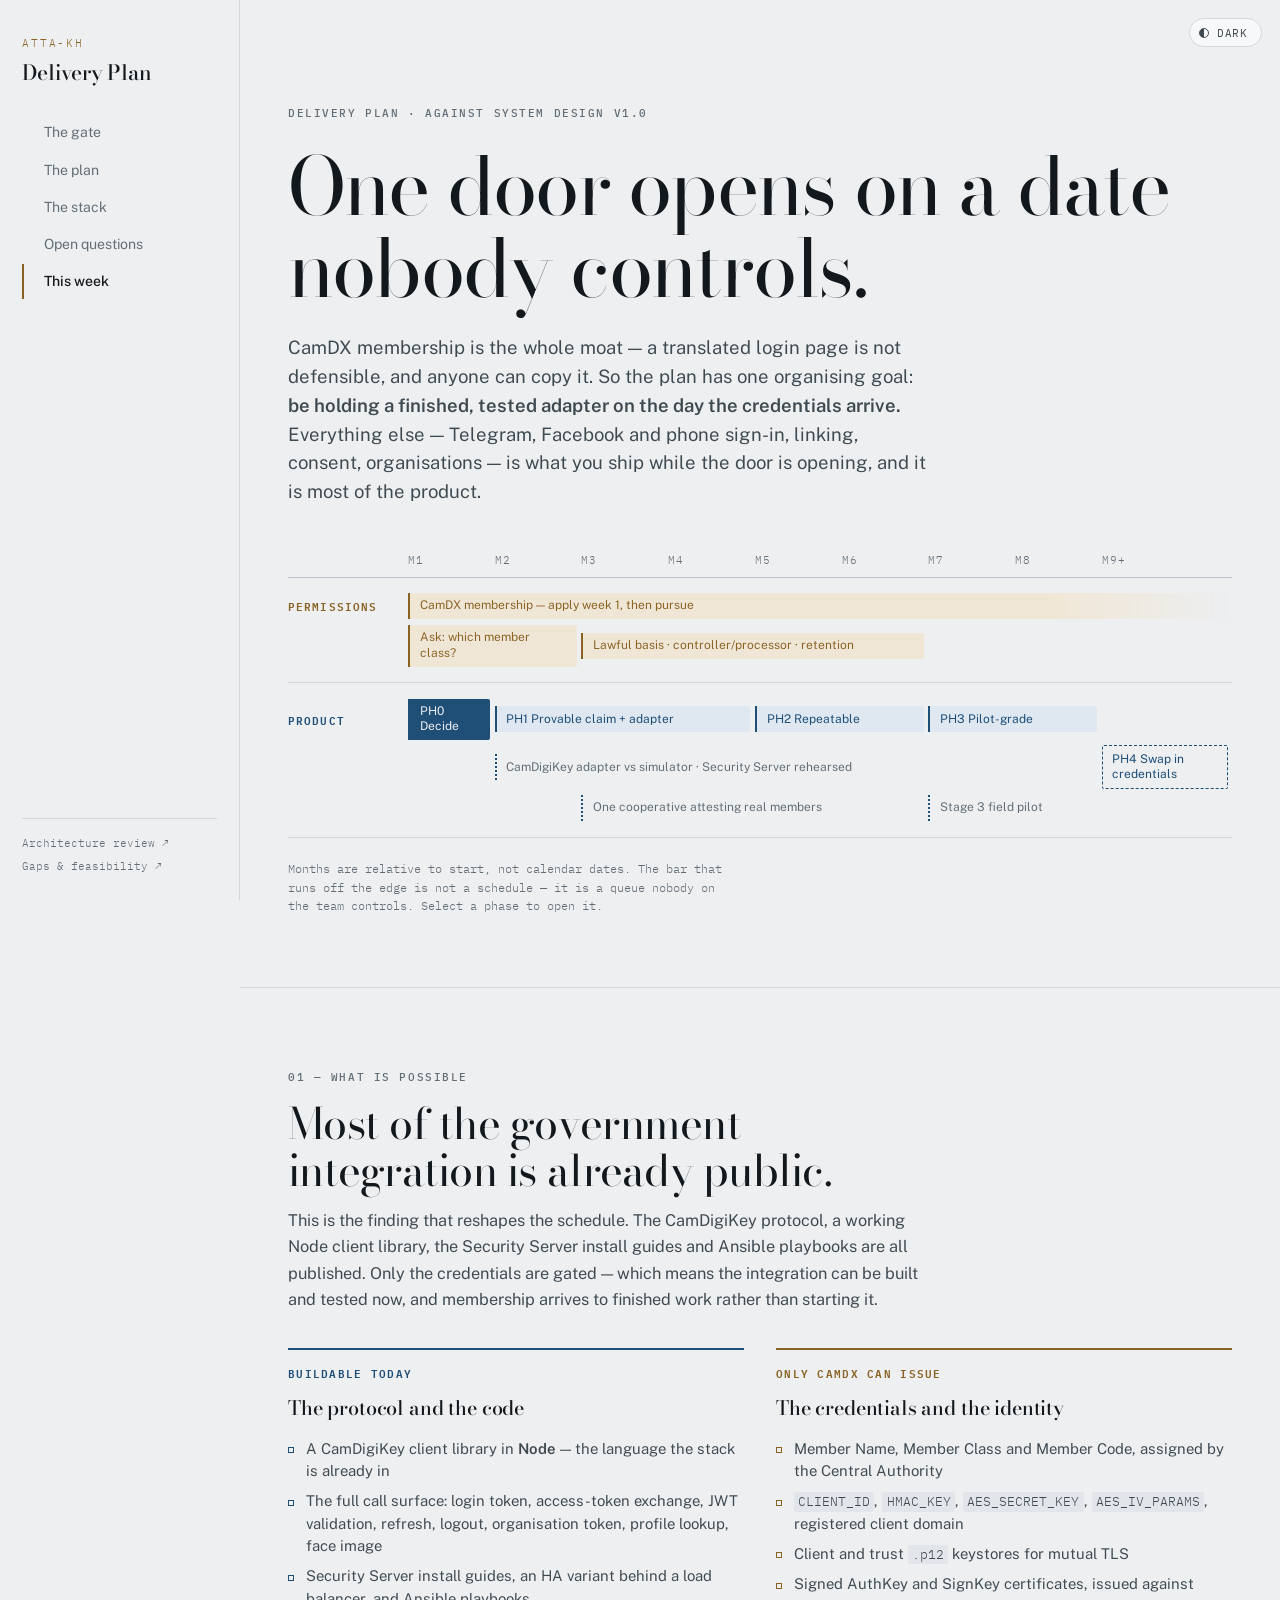
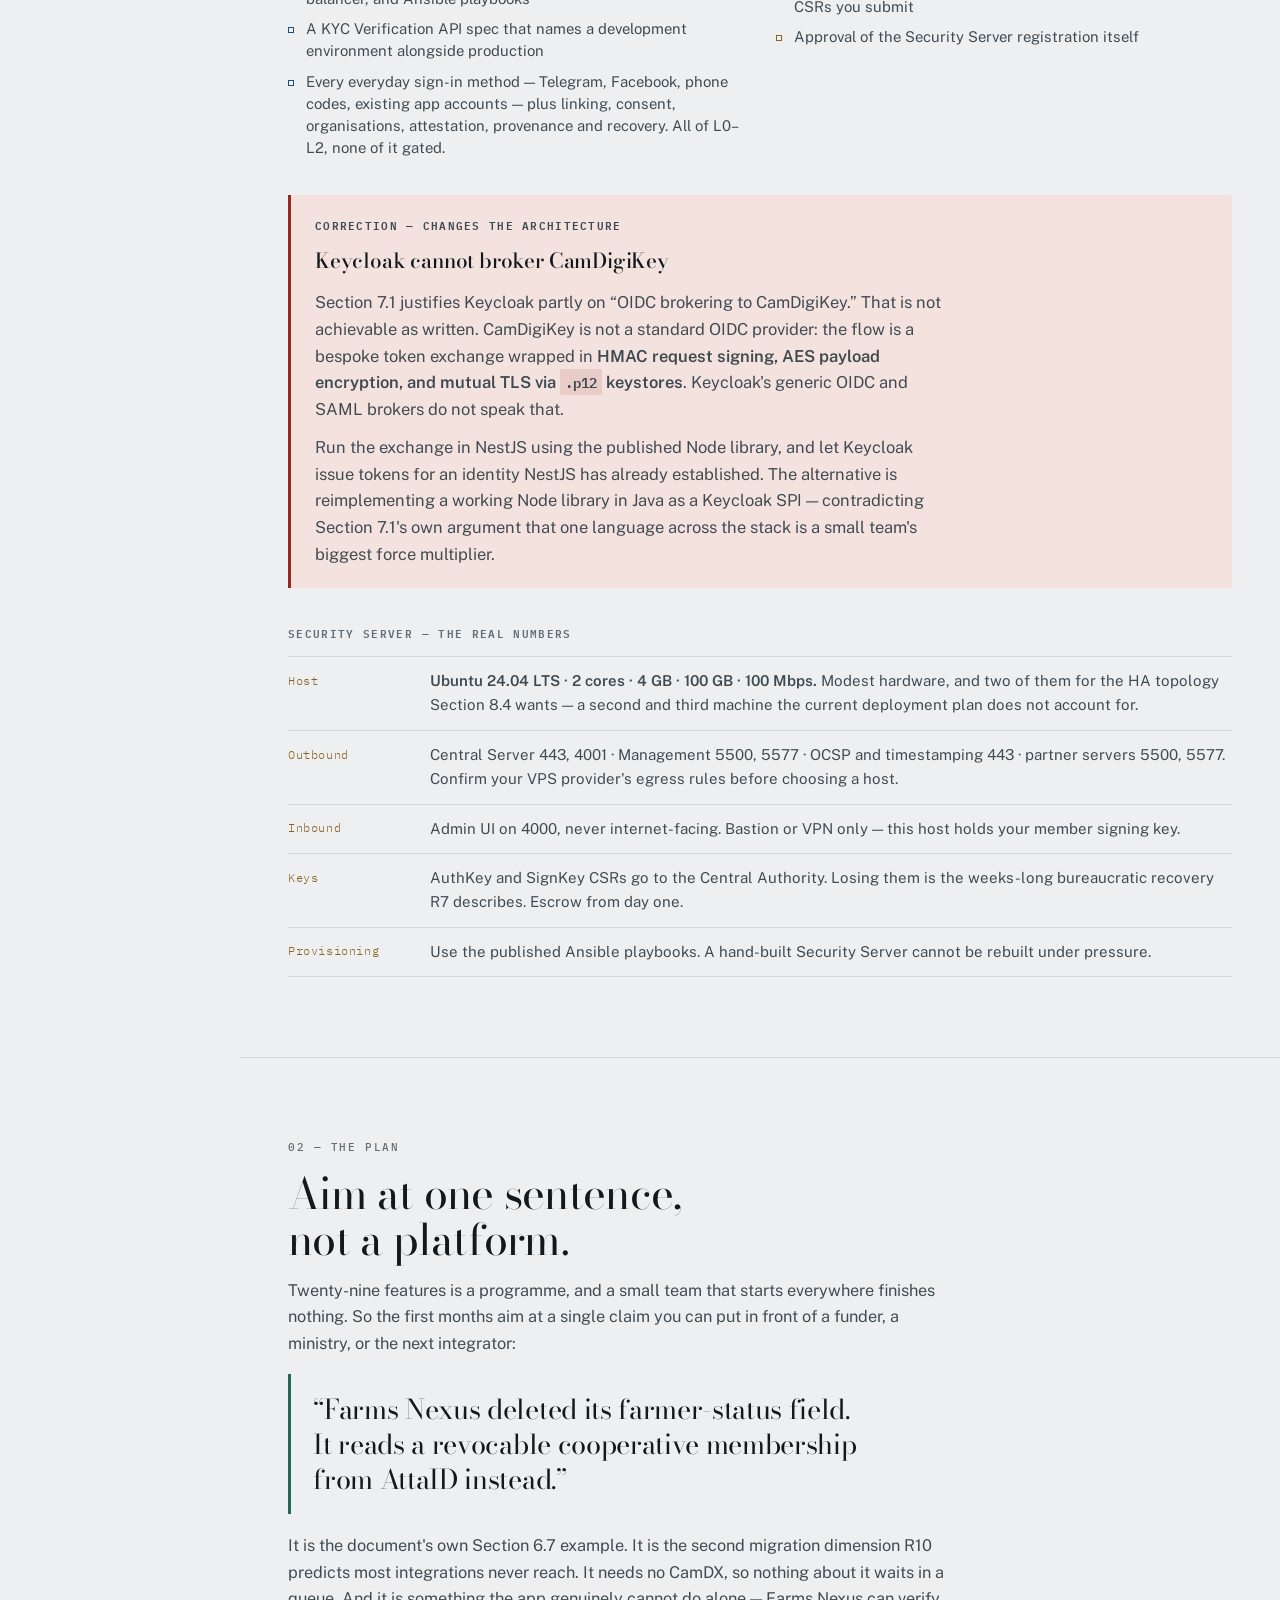
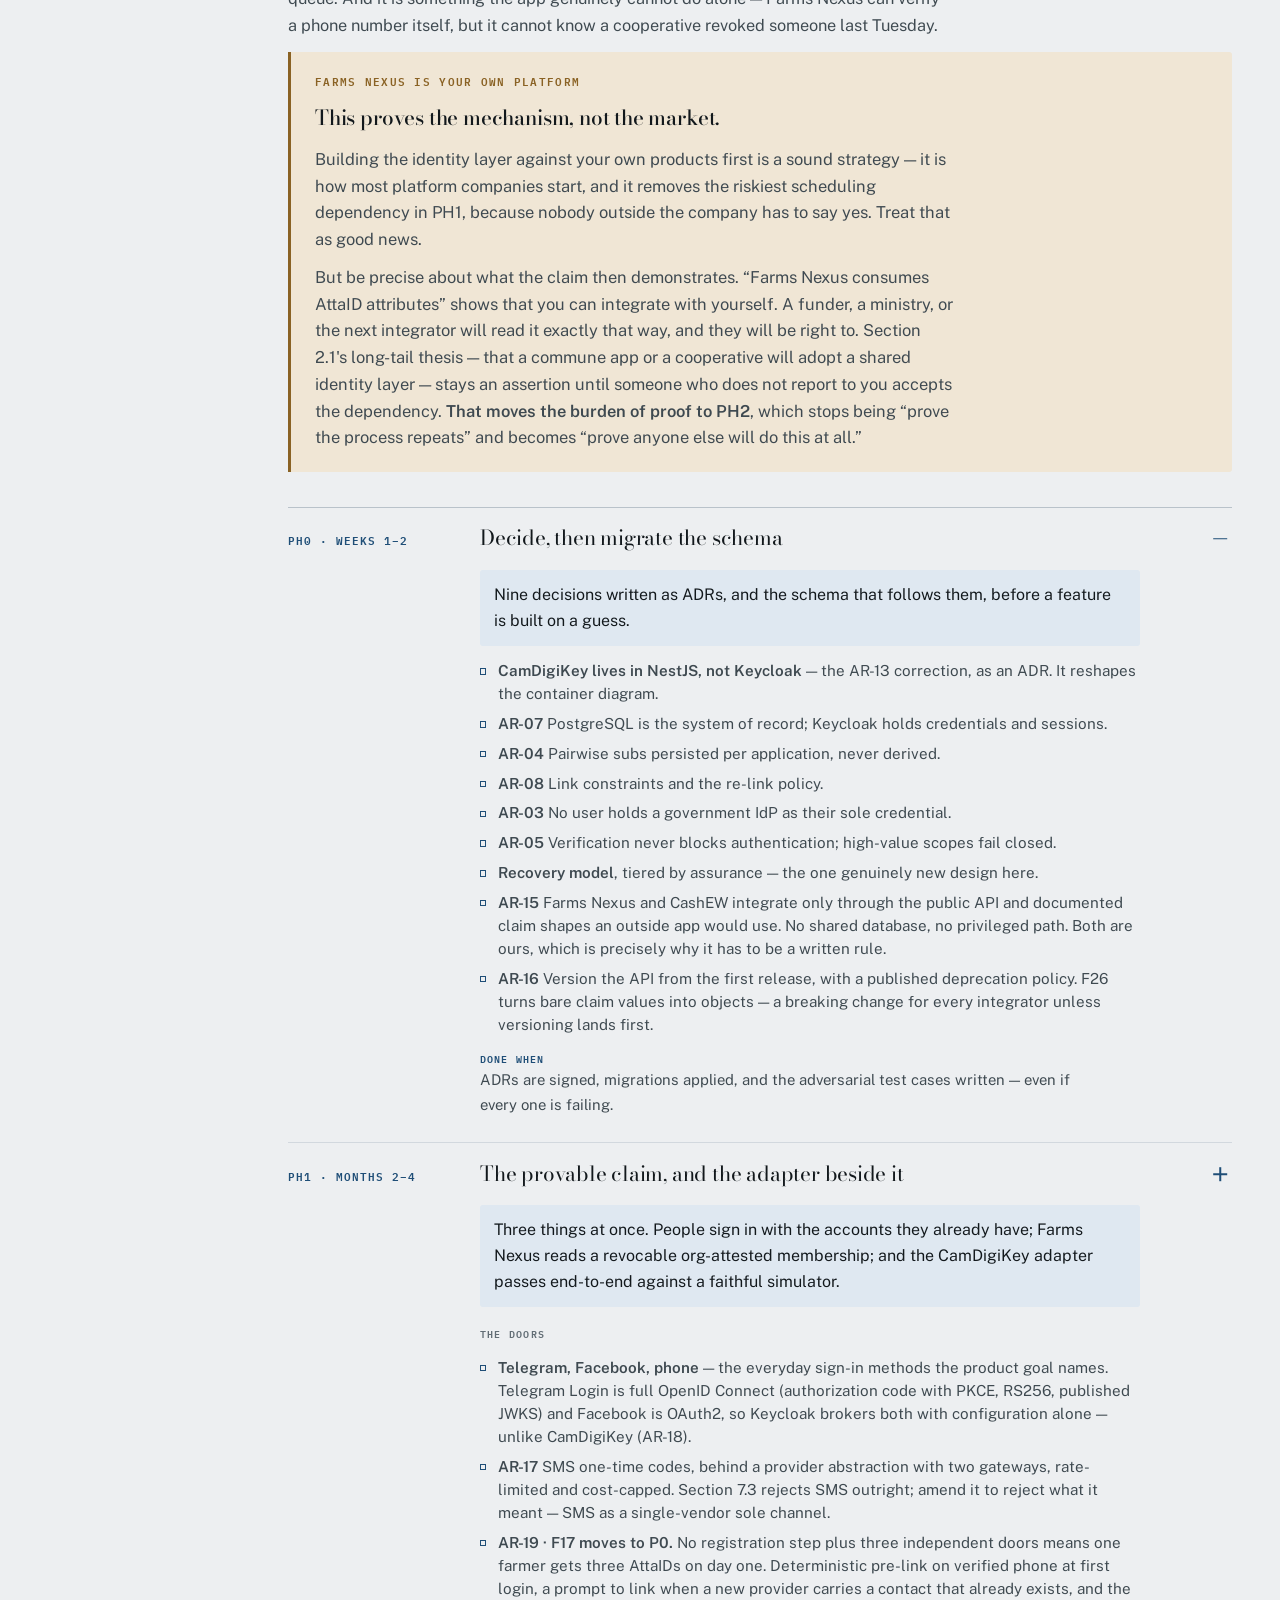
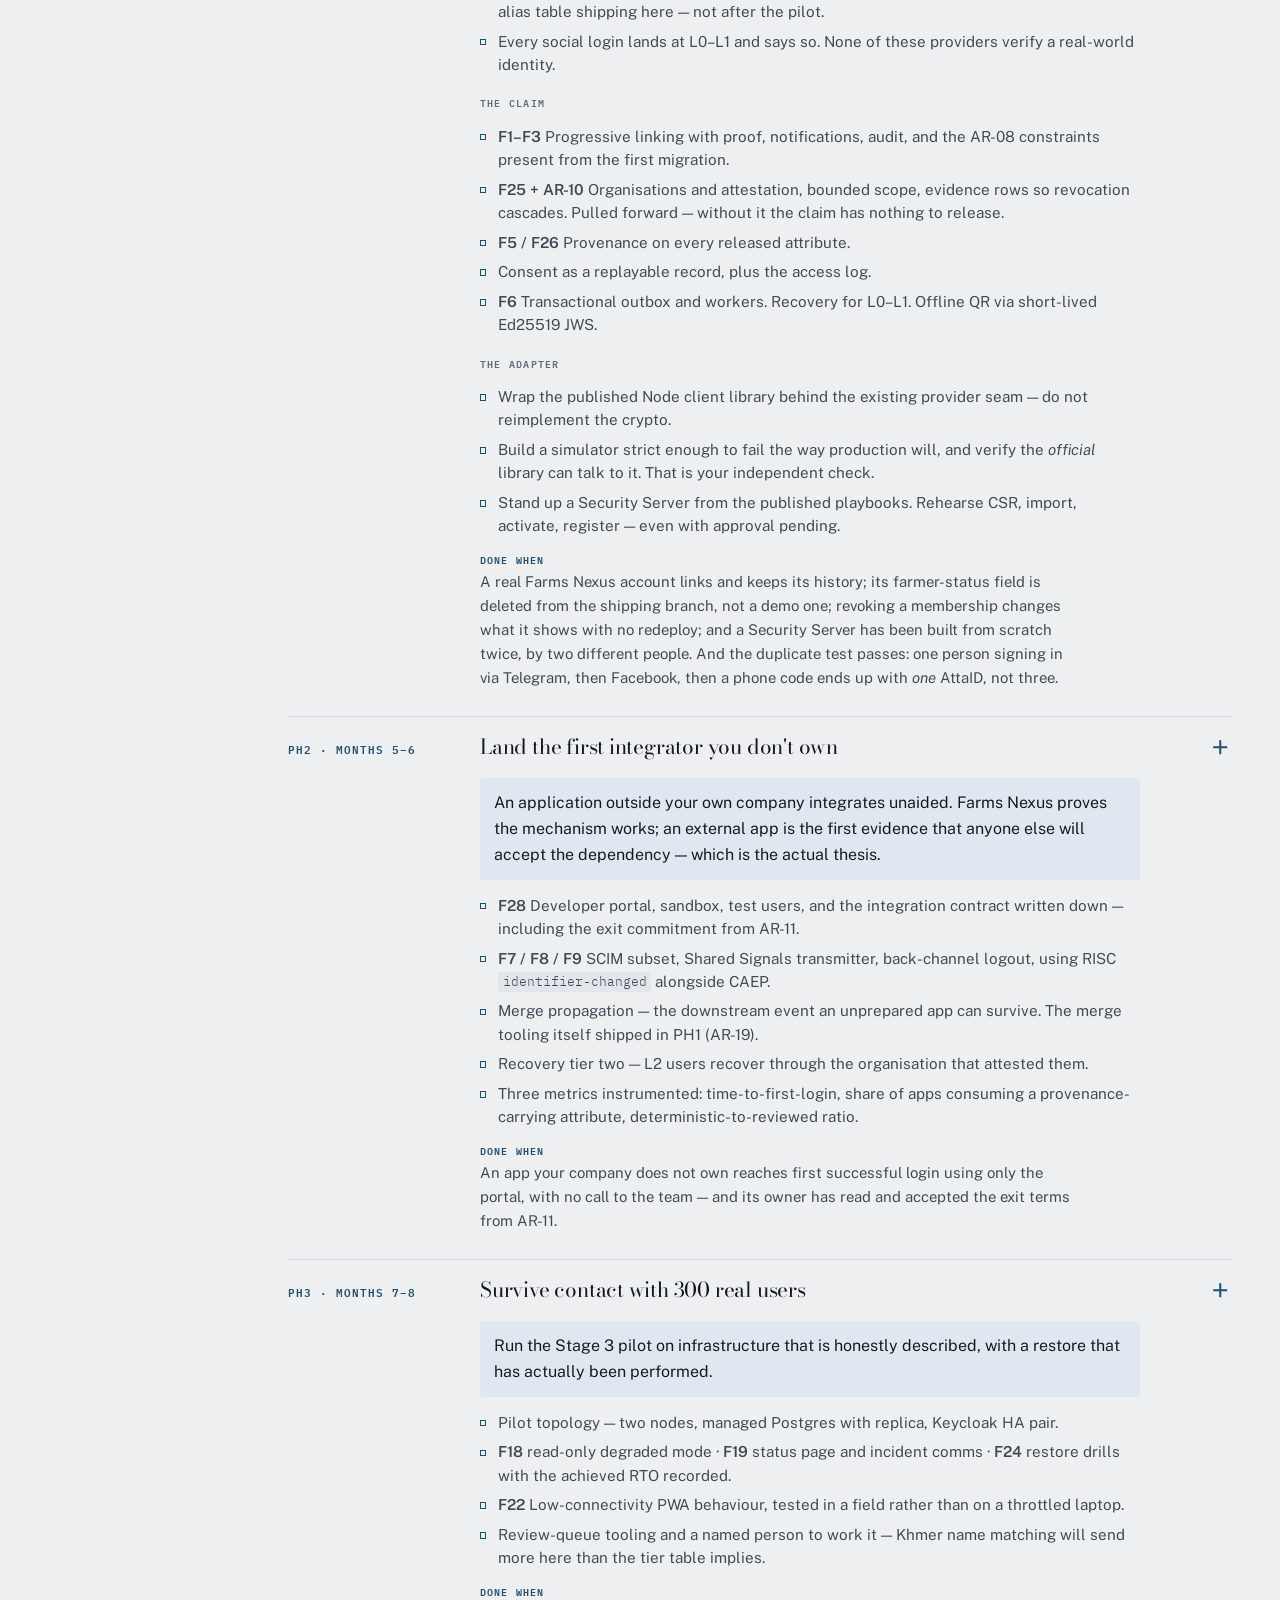
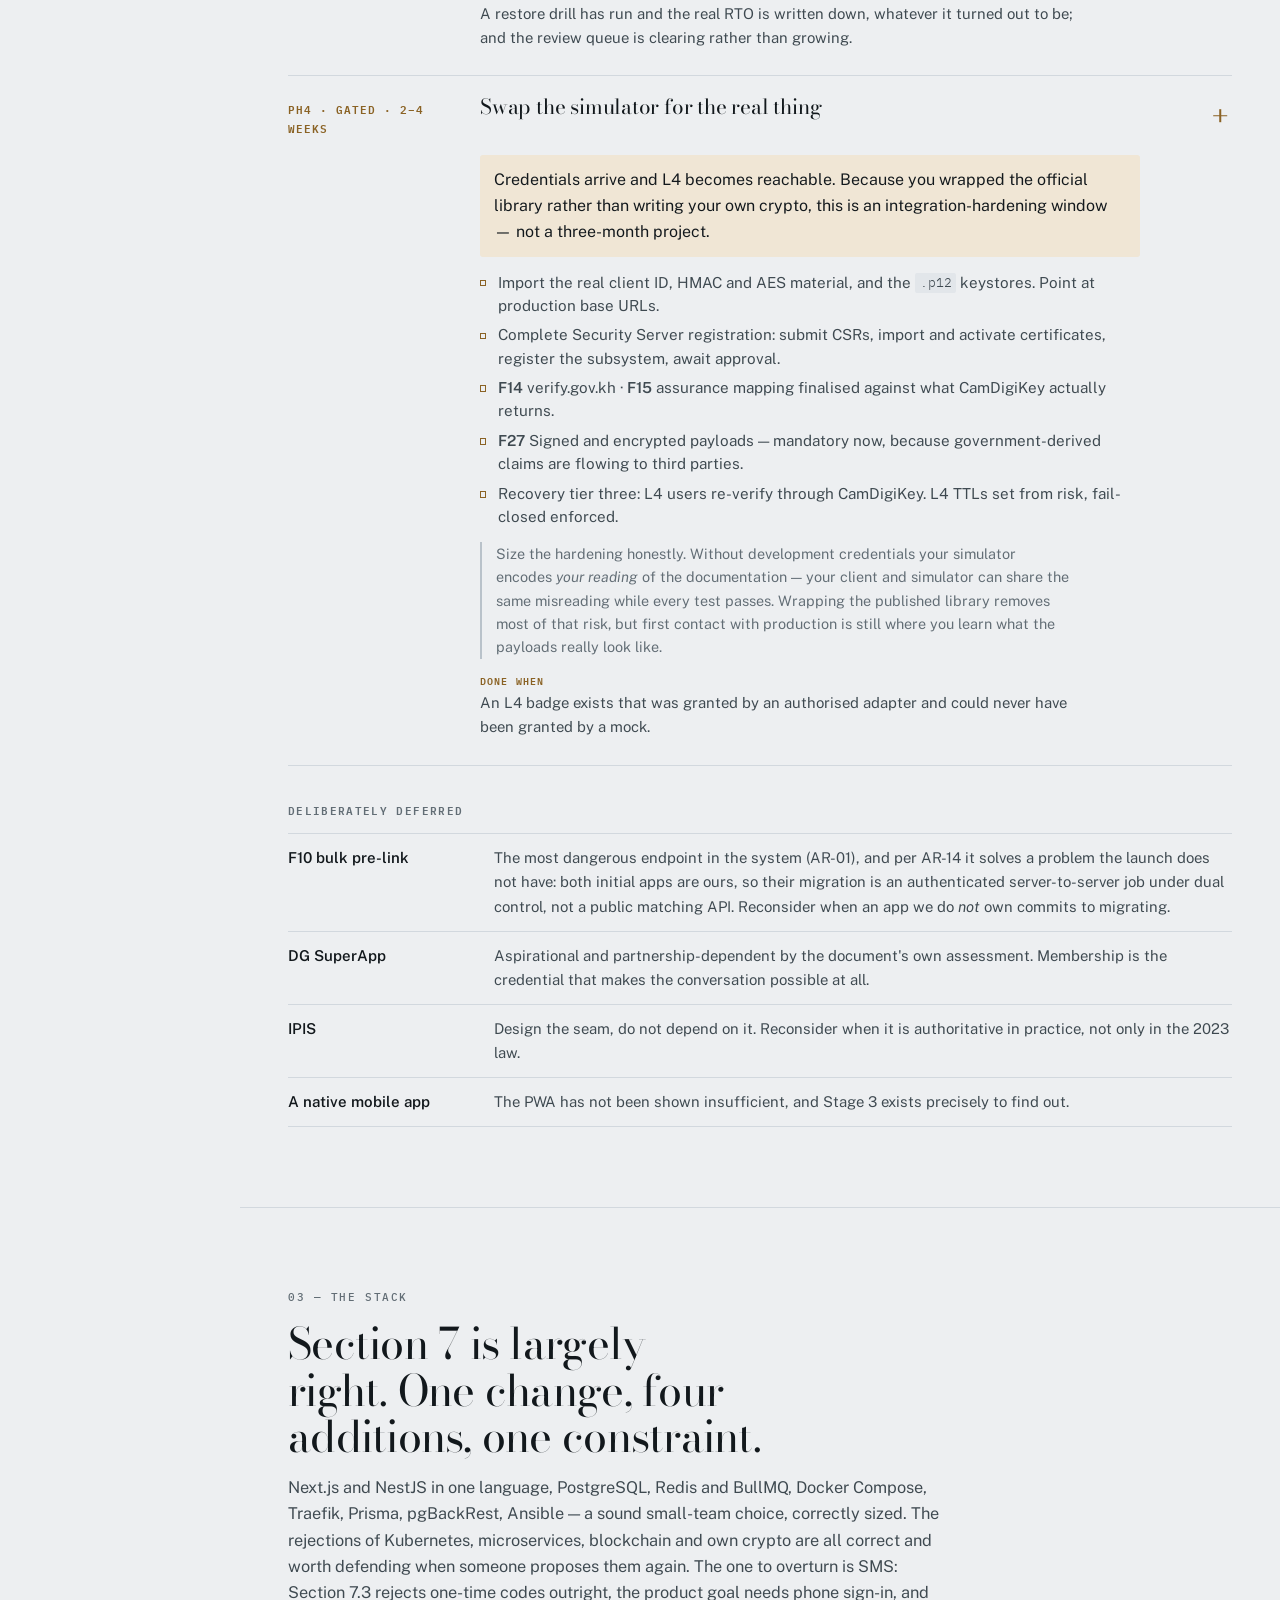
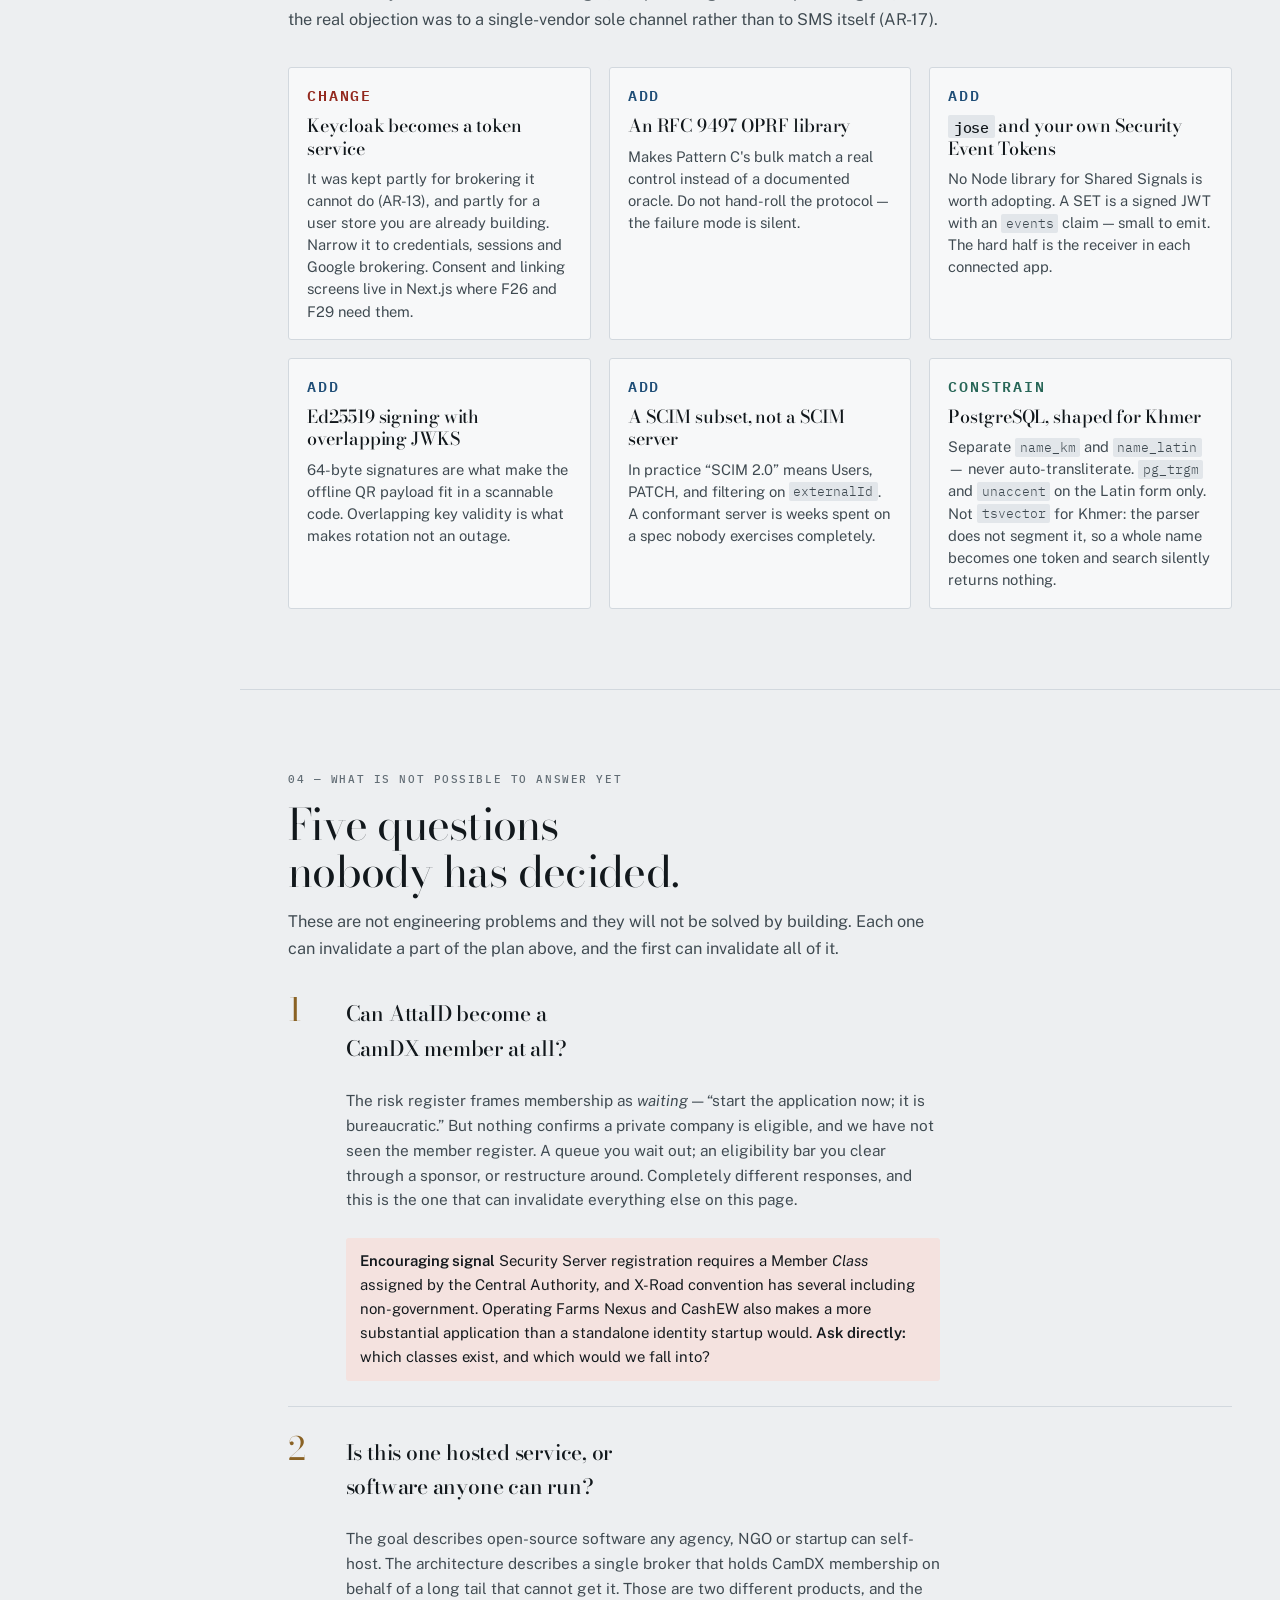
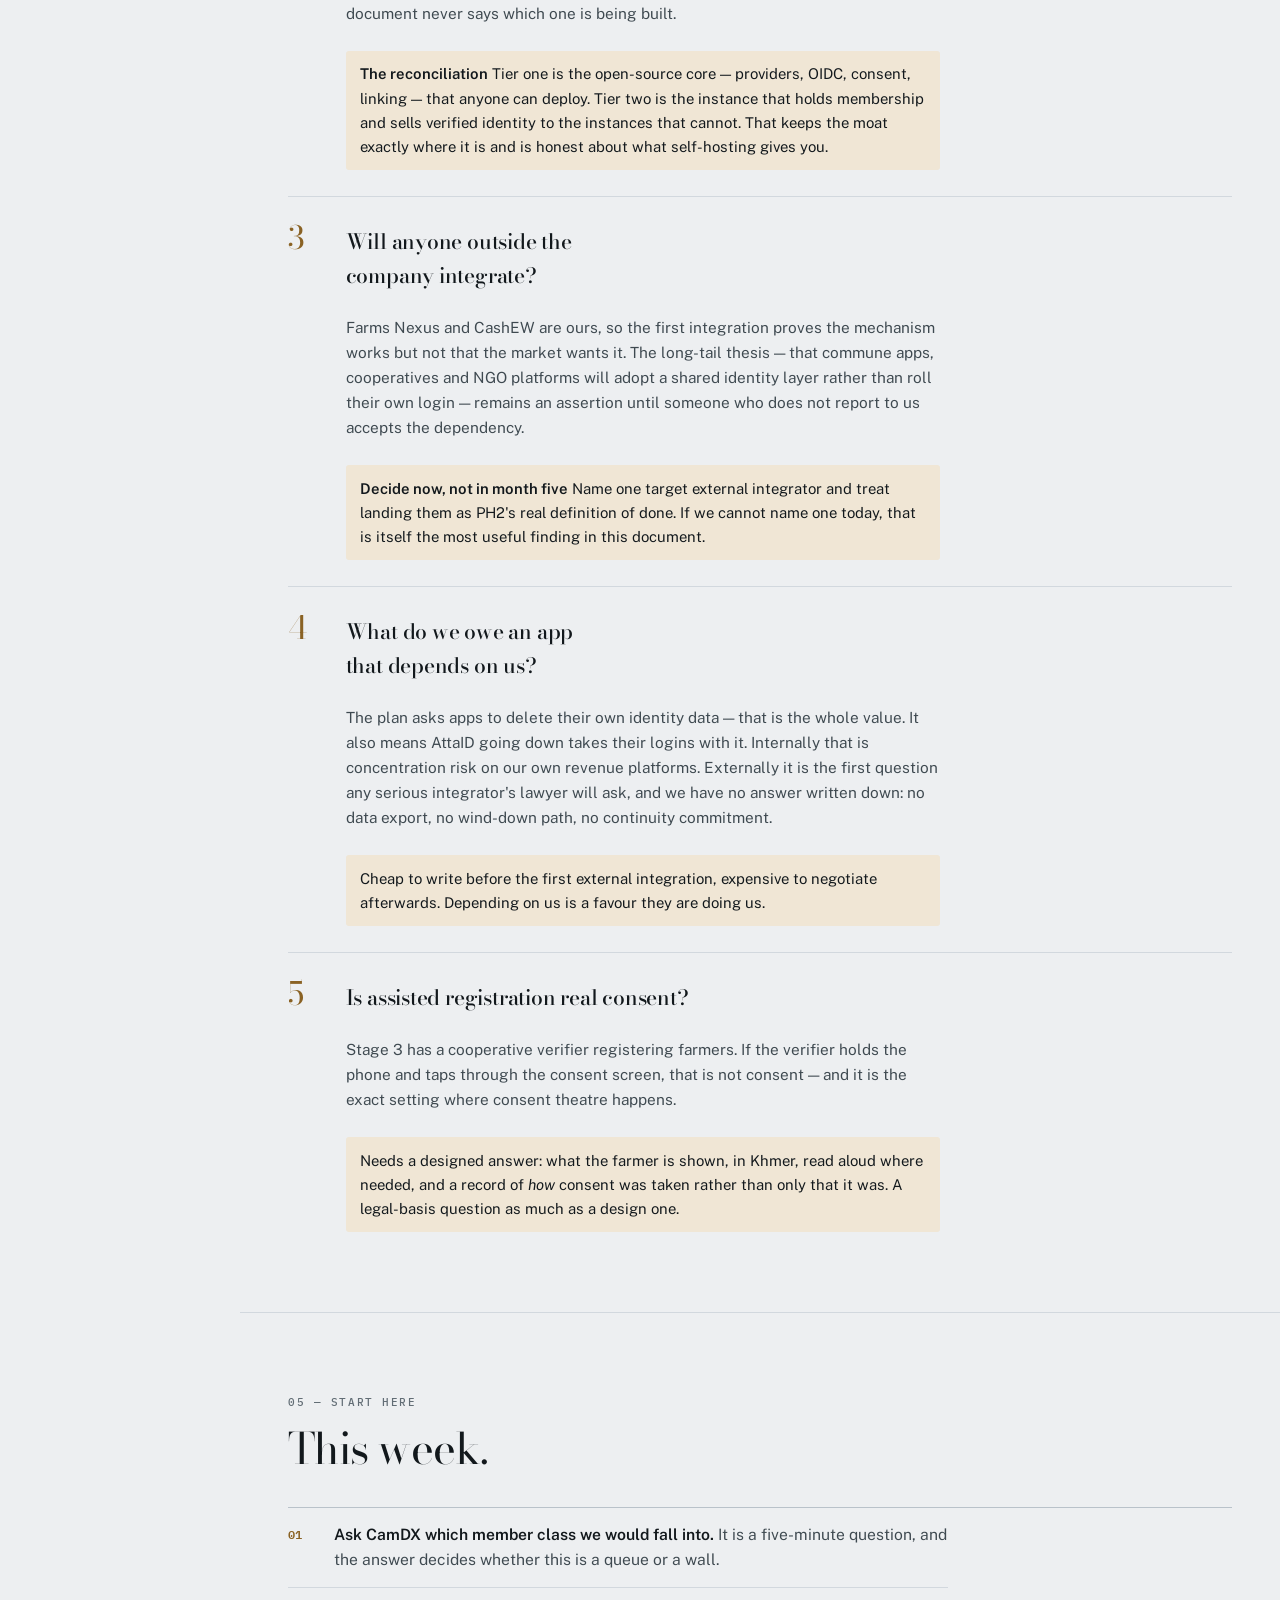
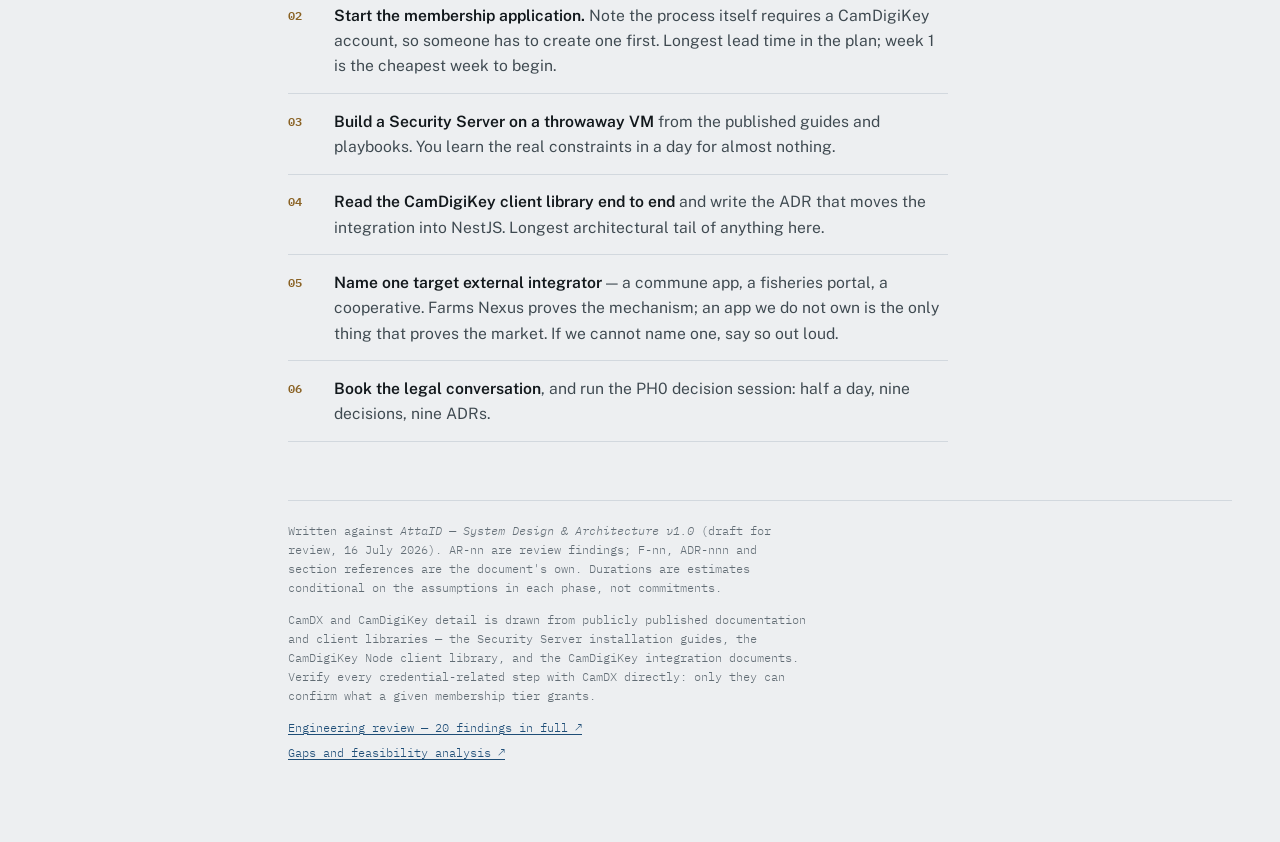
==== commit eb90a19b: "Correct factual errors and stale counts across deck and plan Content audit of all 15 slides and the " ====
--- a/plan.html
+++ b/plan.html
@@ -7,7 +7,7 @@
 <meta name="description" content="What is possible, what is not, and what to build in what order — the AttaID delivery plan.">
 <link rel="preconnect" href="https://fonts.googleapis.com">
 <link rel="preconnect" href="https://fonts.gstatic.com" crossorigin>
-<link rel="stylesheet" href="https://fonts.googleapis.com/css2?family=Bodoni+Moda:opsz,wght@6..96,400;6..96,500;6..96,600&family=IBM+Plex+Mono:wght@400;500;600&family=Public+Sans:wght@300;400;500;600;700&display=swap">
+<link rel="stylesheet" href="https://fonts.googleapis.com/css2?family=Bodoni+Moda:opsz,wght@6..96,400..600&family=IBM+Plex+Mono:wght@400;500;600&family=Public+Sans:wght@300..700&display=swap">
 <link rel="stylesheet" href="styles.css">
 </head>
 <body>
@@ -46,8 +46,9 @@
     <p class="hero__lede">
       CamDX membership is the whole moat — a translated login page is not defensible, and anyone
       can copy it. So the plan has one organising goal: <strong>be holding a finished, tested
-      adapter on the day the credentials arrive.</strong> Everything else is what you ship while
-      the door is opening.
+      adapter on the day the credentials arrive.</strong> Everything else — Telegram, Facebook and
+      phone sign-in, linking, consent, organisations — is what you ship while the door is opening,
+      and it is most of the product.
     </p>
 
     <figure class="chart" aria-labelledby="chart-cap">
@@ -122,8 +123,8 @@
           <li>A CamDigiKey client library in <b>Node</b> — the language the stack is already in</li>
           <li>The full call surface: login token, access-token exchange, JWT validation, refresh, logout, organisation token, profile lookup, face image</li>
           <li>Security Server install guides, an HA variant behind a load balancer, and Ansible playbooks</li>
-          <li>A KYC Verification API spec referencing both development and production base URLs</li>
-          <li>Everything at L0–L2: linking, consent, organisations, attestation, provenance, recovery, sandbox</li>
+          <li>A KYC Verification API spec that names a development environment alongside production</li>
+          <li>Every everyday sign-in method — Telegram, Facebook, phone codes, existing app accounts — plus linking, consent, organisations, attestation, provenance and recovery. All of L0–L2, none of it gated.</li>
         </ul>
       </article>
       <article class="lane" data-track="permissions">
@@ -241,7 +242,14 @@
           <span class="phase__mark" aria-hidden="true"></span>
         </button>
         <div class="phase__body" id="ph1-body" hidden>
-          <p class="phase__target">Two things at once. Farms Nexus reads a revocable org-attested membership — and the CamDigiKey adapter passes end-to-end against a faithful simulator.</p>
+          <p class="phase__target">Three things at once. People sign in with the accounts they already have; Farms Nexus reads a revocable org-attested membership; and the CamDigiKey adapter passes end-to-end against a faithful simulator.</p>
+          <p class="phase__sub">The doors</p>
+          <ul class="do">
+            <li><b>Telegram, Facebook, phone</b> — the everyday sign-in methods the product goal names. Telegram Login is full OpenID Connect (authorization code with PKCE, RS256, published JWKS) and Facebook is OAuth2, so Keycloak brokers both with configuration alone — unlike CamDigiKey (AR-18).</li>
+            <li><b>AR-17</b> SMS one-time codes, behind a provider abstraction with two gateways, rate-limited and cost-capped. Section 7.3 rejects SMS outright; amend it to reject what it meant — SMS as a single-vendor sole channel.</li>
+            <li><b>AR-19 · F17 moves to P0.</b> No registration step plus three independent doors means one farmer gets three AttaIDs on day one. Deterministic pre-link on verified phone at first login, a prompt to link when a new provider carries a contact that already exists, and the alias table shipping here — not after the pilot.</li>
+            <li>Every social login lands at L0–L1 and says so. None of these providers verify a real-world identity.</li>
+          </ul>
           <p class="phase__sub">The claim</p>
           <ul class="do">
             <li><b>F1–F3</b> Progressive linking with proof, notifications, audit, and the AR-08 constraints present from the first migration.</li>
@@ -256,7 +264,7 @@
             <li>Build a simulator strict enough to fail the way production will, and verify the <i>official</i> library can talk to it. That is your independent check.</li>
             <li>Stand up a Security Server from the published playbooks. Rehearse CSR, import, activate, register — even with approval pending.</li>
           </ul>
-          <p class="phase__done"><b>Done when</b> A real Farms Nexus account links and keeps its history; its farmer-status field is deleted from the shipping branch, not a demo one; revoking a membership changes what it shows with no redeploy; and a Security Server has been built from scratch twice, by two different people.</p>
+          <p class="phase__done"><b>Done when</b> A real Farms Nexus account links and keeps its history; its farmer-status field is deleted from the shipping branch, not a demo one; revoking a membership changes what it shows with no redeploy; and a Security Server has been built from scratch twice, by two different people. And the duplicate test passes: one person signing in via Telegram, then Facebook, then a phone code ends up with <em>one</em> AttaID, not three.</p>
         </div>
       </article>
 
@@ -271,7 +279,7 @@
           <ul class="do">
             <li><b>F28</b> Developer portal, sandbox, test users, and the integration contract written down — including the exit commitment from AR-11.</li>
             <li><b>F7 / F8 / F9</b> SCIM subset, Shared Signals transmitter, back-channel logout, using RISC <code>identifier-changed</code> alongside CAEP.</li>
-            <li><b>F17</b> Merge and unmerge with alias resolution, and an event an unprepared app can survive.</li>
+            <li>Merge propagation — the downstream event an unprepared app can survive. The merge tooling itself shipped in PH1 (AR-19).</li>
             <li>Recovery tier two — L2 users recover through the organisation that attested them.</li>
             <li>Three metrics instrumented: time-to-first-login, share of apps consuming a provenance-carrying attribute, deterministic-to-reviewed ratio.</li>
           </ul>
@@ -334,12 +342,14 @@
   <section id="stack" class="band">
     <div class="band__head">
       <p class="eyebrow">03 — The stack</p>
-      <h2>Section 7 is largely right. Three changes.</h2>
+      <h2>Section 7 is largely right. One change, four additions, one constraint.</h2>
       <p class="lede">
         Next.js and NestJS in one language, PostgreSQL, Redis and BullMQ, Docker Compose, Traefik,
         Prisma, pgBackRest, Ansible — a sound small-team choice, correctly sized. The rejections of
-        Kubernetes, microservices, blockchain, own crypto and SMS OTP are all correct and worth
-        defending when someone proposes them again.
+        Kubernetes, microservices, blockchain and own crypto are all correct and worth defending
+        when someone proposes them again. The one to overturn is SMS: Section 7.3 rejects one-time
+        codes outright, the product goal needs phone sign-in, and the real objection was to a
+        single-vendor sole channel rather than to SMS itself (AR-17).
       </p>
     </div>
 
@@ -381,7 +391,7 @@
   <section id="open" class="band">
     <div class="band__head">
       <p class="eyebrow">04 — What is not possible to answer yet</p>
-      <h2>Four questions nobody has decided.</h2>
+      <h2>Five questions nobody has decided.</h2>
       <p class="lede">
         These are not engineering problems and they will not be solved by building. Each one can
         invalidate a part of the plan above, and the first can invalidate all of it.
@@ -393,8 +403,8 @@
         <h3>Can AttaID become a CamDX member at all?</h3>
         <p>
           The risk register frames membership as <i>waiting</i> — “start the application now; it is
-          bureaucratic.” But nothing confirms a private company is eligible. Members are
-          predominantly ministries and banks. A queue you wait out; an eligibility bar you clear
+          bureaucratic.” But nothing confirms a private company is eligible, and we have not seen the
+          member register. A queue you wait out; an eligibility bar you clear
           through a sponsor, or restructure around. Completely different responses, and this is the
           one that can invalidate everything else on this page.
         </p>
@@ -407,6 +417,21 @@
         </p>
       </li>
       <li class="open" data-weight="2">
+        <h3>Is this one hosted service, or software anyone can run?</h3>
+        <p>
+          The goal describes open-source software any agency, NGO or startup can self-host. The
+          architecture describes a single broker that holds CamDX membership on behalf of a long
+          tail that cannot get it. Those are two different products, and the document never says
+          which one is being built.
+        </p>
+        <p class="open__act">
+          <b>The reconciliation</b> Tier one is the open-source core — providers, OIDC, consent,
+          linking — that anyone can deploy. Tier two is the instance that holds membership and sells
+          verified identity to the instances that cannot. That keeps the moat exactly where it is
+          and is honest about what self-hosting gives you.
+        </p>
+      </li>
+      <li class="open" data-weight="3">
         <h3>Will anyone outside the company integrate?</h3>
         <p>
           Farms Nexus and CashEW are ours, so the first integration proves the mechanism works but
@@ -420,7 +445,7 @@
           itself the most useful finding in this document.
         </p>
       </li>
-      <li class="open" data-weight="3">
+      <li class="open" data-weight="4">
         <h3>What do we owe an app that depends on us?</h3>
         <p>
           The plan asks apps to delete their own identity data — that is the whole value. It also
@@ -434,7 +459,7 @@
           Depending on us is a favour they are doing us.
         </p>
       </li>
-      <li class="open" data-weight="4">
+      <li class="open" data-weight="5">
         <h3>Is assisted registration real consent?</h3>
         <p>
           Stage 3 has a cooperative verifier registering farmers. If the verifier holds the phone
@@ -479,7 +504,7 @@
         directly: only they can confirm what a given membership tier grants.
       </p>
       <p class="foot__links">
-        <a href="https://claude.ai/code/artifact/9f3df481-ed65-4631-9a26-ef846d6c0f9b">Engineering review — 13 findings in full ↗</a>
+        <a href="https://claude.ai/code/artifact/9f3df481-ed65-4631-9a26-ef846d6c0f9b">Engineering review — 20 findings in full ↗</a>
         <a href="https://claude.ai/code/artifact/085770ce-6cc9-434b-82e9-47cde268b70b">Gaps and feasibility analysis ↗</a>
       </p>
     </footer>
